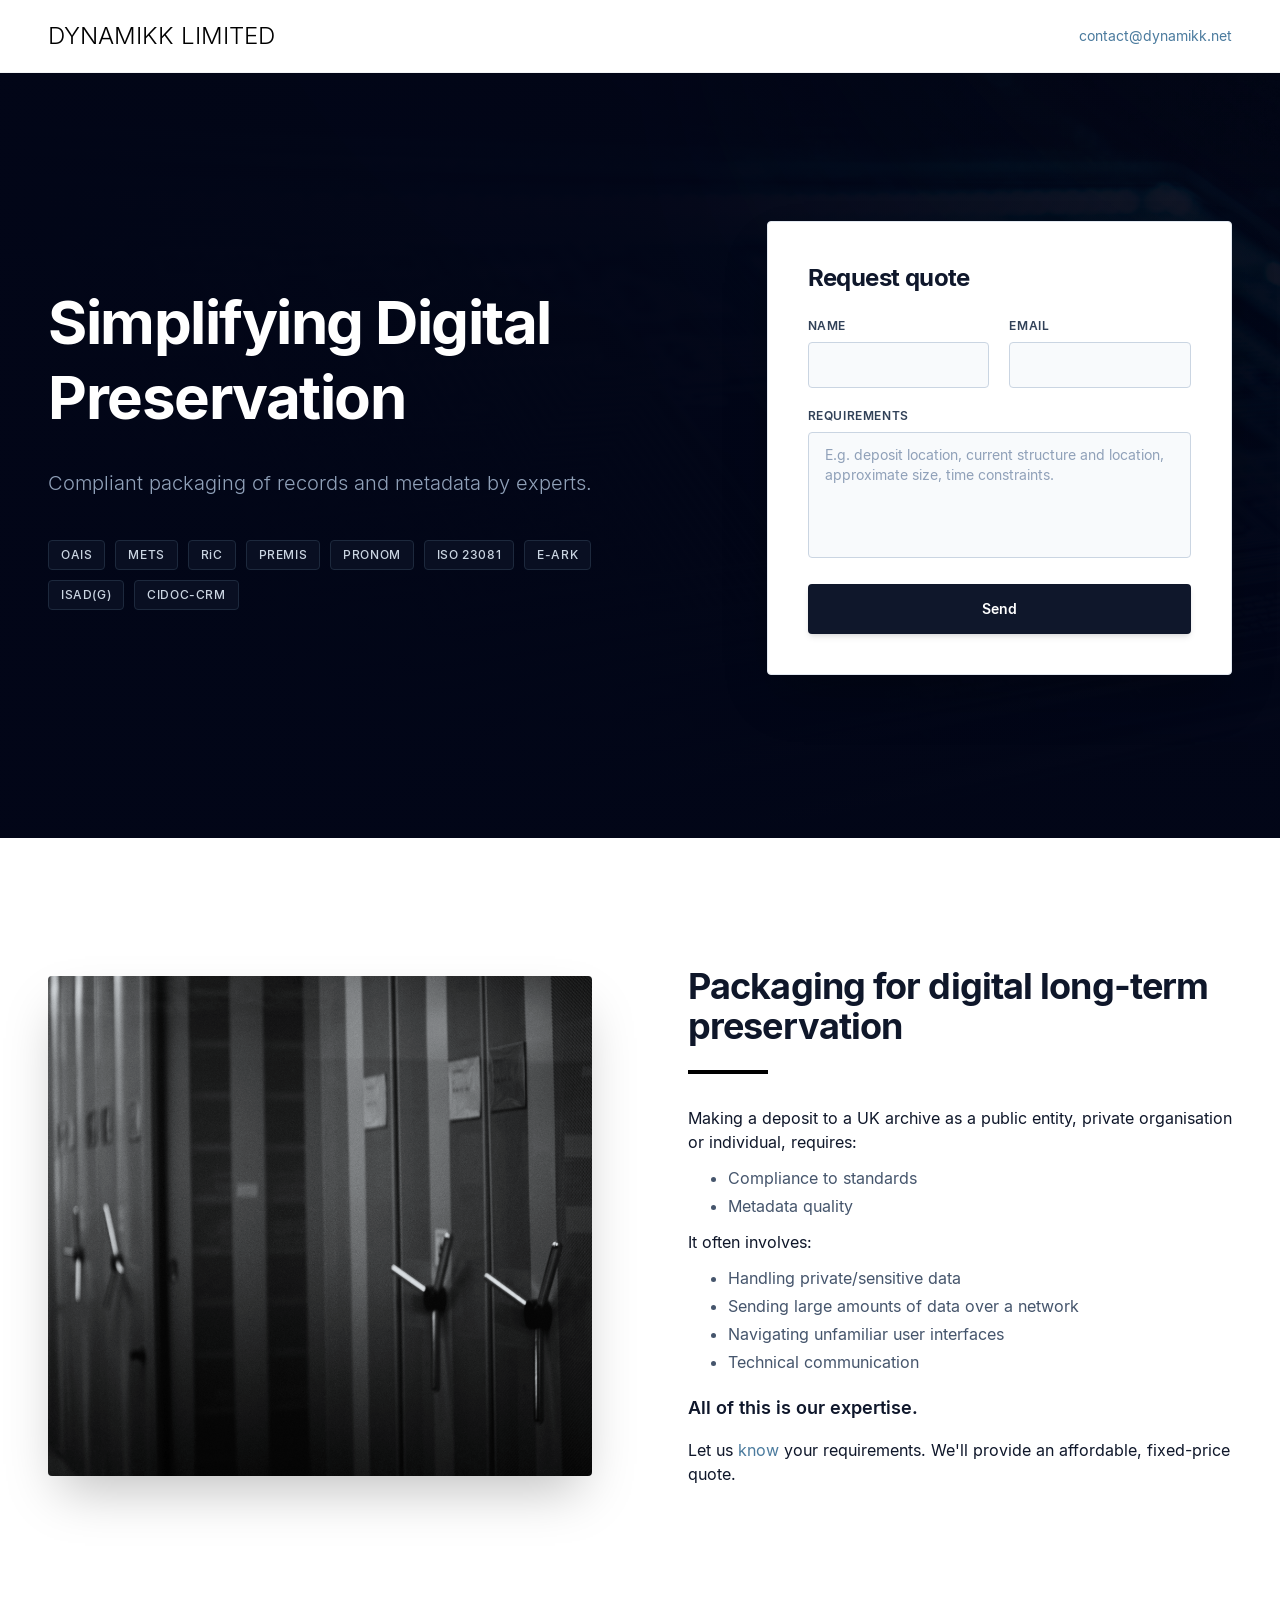
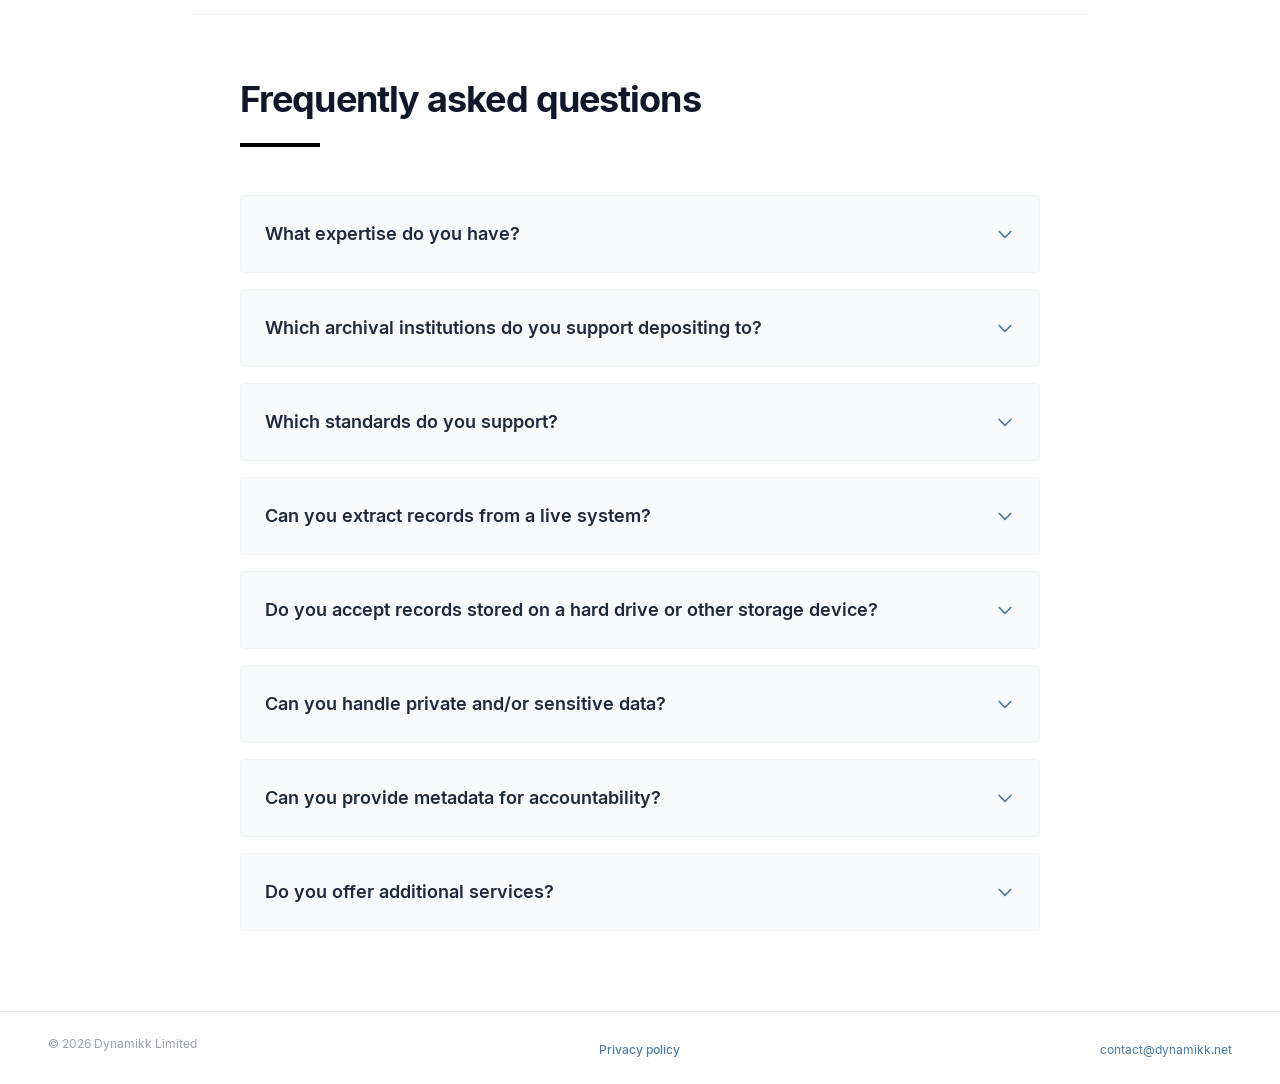
==== index.html @ cb199ab6 "Initial version of website" ====
<!DOCTYPE html>
<html lang="en" class="scroll-smooth">
<head >
    <meta charset="UTF-8">
    <meta name="viewport" content="width=device-width, initial-scale=1.0">
    <title>Dynamikk — Simplifying digital preservation</title>
    <link rel="stylesheet" href="dynamikk.css">
    <link rel="canonical" href="https://dynamikk.net/">
    <meta name="description" content="Dynamikk Limited. Simplifying digital preservation. Compliant packaging of records and metadata (OAIS, E-ARK, METS, RiC, PREMIS, PRONOM, ...) by experts.">
</head>
<body vocab="https://schema.org/" class="font-sans text-dynamikk-navy bg-white flex flex-col min-h-screen">
    <header typeof="Organization" id="dynamikk" resource="#dynamikk" class="w-full bg-white/95 backdrop-blur-sm border-b border-gray-100 py-5 sticky top-0 z-50">
        <div class="max-w-[1800px] mx-auto px-6 lg:px-12 flex justify-between items-center">
            <a property="url" href="https://dynamikk.net" class="inline-block group">
                <div property="name" class="font-logo font-light text-2xl tracking-logo uppercase text-black">
                    Dynamikk Limited
                </div>
            </a>
            <a property="email" content="contact@dynamikk.net" href="mailto:contact@dynamikk.net" class="text-sm text-dynamikk-blue hover:underline transition-all duration-300">
                contact@dynamikk.net
            </a>
        </div>
    </header>

    <main typeof="Service" class="flex-grow">
        <link property="provider" href="#dynamikk">
        <meta property="areaServed" content="GB">
        <section class="relative min-h-[85vh] flex items-center bg-dynamikk-dark">
            <div class="absolute inset-0 z-0 overflow-hidden">
                <img src="background.jpg" alt="Background" class="w-full h-full object-cover opacity-10 mix-blend-screen scale-105">
                <div class="absolute inset-0 bg-gradient-to-t from-slate-950 via-slate-950/80 to-transparent"></div>
                <div class="absolute inset-0 bg-gradient-to-r from-slate-950 via-slate-950/90 to-transparent"></div>
            </div>

            <div class="relative z-10 max-w-[1800px] mx-auto px-6 lg:px-12 w-full pt-20 pb-24">
                <div class="grid grid-cols-1 lg:grid-cols-12 gap-12 items-center">
                    <div class="lg:col-span-7 max-w-3xl">
                        <h1 property="name" class="animate-fade-up text-4xl sm:text-5xl lg:text-6xl font-bold tracking-tight text-white leading-tight mb-8">
                            Simplifying Digital Preservation
                        </h1>

                        <p property="description" class="animate-fade-up delay-100 text-lg sm:text-xl text-slate-400 leading-relaxed mb-10 font-light max-w-2xl">
                            Compliant packaging of records and metadata by experts.
                        </p>

                        <div class="animate-fade-up delay-200 flex flex-wrap gap-2.5 max-w-xl">
                            <div property="category" typeof="DefinedTerm" class="group relative">
                                <span property="termCode" class="cursor-help px-3 py-1.5 bg-slate-900/60 border border-slate-800 rounded-sm text-xs font-medium text-slate-300 tracking-wider hover:border-slate-600 hover:text-white transition-colors duration-300 block">OAIS</span>
                                <div class="absolute bottom-full mb-2 px-3 py-1.5 bg-slate-900 border border-slate-700 text-[11px] text-slate-200 rounded shadow-xl opacity-0 pointer-events-none group-hover:opacity-100 transition-opacity duration-200 w-max max-w-[130px] whitespace-normal z-30">
                                    Open Archival Information System
                                </div>
                                <link property="inDefinedTermSet" href="https://www.iso.org/standards.html">
                                <link property="inDefinedTermSet" href="https://msi.dublincore.org/">
                                <link property="sameAs" href="https://www.iso.org/standard/87471.html">
                                <link property="subjectOf" typeof="WebPage" resource="http://oais.info">
                                <link property="subjectOf" typeof="WebPage" resource="https://msi.dublincore.org/standards/oais/">
                                <meta property="name" content="Open Archival Information System">
                                <meta property="alternateName" content="OAIS">
                                <meta property="alternateName" content="ISO 14721">
                            </div>

                            <div property="category" typeof="DefinedTerm" class="group relative">
                                <span property="termCode" class="cursor-help px-3 py-1.5 bg-slate-900/60 border border-slate-800 rounded-sm text-xs font-medium text-slate-300 tracking-wider hover:border-slate-600 hover:text-white transition-colors duration-300 block">METS</span>
                                <div class="absolute bottom-full mb-2 px-3 py-1.5 bg-slate-900 border border-slate-700 text-[11px] text-slate-200 rounded shadow-xl opacity-0 pointer-events-none group-hover:opacity-100 transition-opacity duration-200 w-max max-w-[150px] whitespace-normal z-30">
                                    Metadata Encoding and Transmission Standard
                                </div>
                                <link property="inDefinedTermSet" href="https://www.loc.gov/librarians/standards">
                                <link property="inDefinedTermSet" href="https://msi.dublincore.org/">
                                <link property="sameAs" href="https://www.loc.gov/standards/mets/">
                                <link property="subjectOf" typeof="WebPage" resource="https://msi.dublincore.org/standards/mets/">
                                <meta property="name" content="Metadata Encoding and Transmission Standard">
                                <meta property="alternateName" content="METS">
                            </div>

                            <div property="category" typeof="DefinedTerm" class="group relative">
                                <span property="termCode" class="cursor-help px-3 py-1.5 bg-slate-900/60 border border-slate-800 rounded-sm text-xs font-medium text-slate-300 tracking-wider hover:border-slate-600 hover:text-white transition-colors duration-300 block">RiC</span>
                                <div class="absolute bottom-full mb-2 px-3 py-1.5 bg-slate-900 border border-slate-700 text-[11px] text-slate-200 rounded shadow-xl opacity-0 pointer-events-none group-hover:opacity-100 transition-opacity duration-200 w-max max-w-[150px] whitespace-normal z-30">
                                    Records in Contexts
                                </div>
                                <link property="inDefinedTermSet" href="https://www.ica.org/online-resource-centre-2/">
                                <link property="inDefinedTermSet" href="https://msi.dublincore.org/">
                                <link property="sameAs" href="https://www.ica.org/ica-network/expert-groups/egad/records-in-contexts-ric/">
                                <link property="subjectOf" typeof="WebPage" resource="https://msi.dublincore.org/standards/records-in-contexts/">
                                <meta property="name" content="Records in Contexts">
                                <meta property="alternateName" content="RiC">
                            </div>

                            <div property="category" typeof="DefinedTerm" class="group relative">
                                <span property="termCode" class="cursor-help px-3 py-1.5 bg-slate-900/60 border border-slate-800 rounded-sm text-xs font-medium text-slate-300 tracking-wider hover:border-slate-600 hover:text-white transition-colors duration-300 block">PREMIS</span>
                                <div class="absolute bottom-full mb-2 px-3 py-1.5 bg-slate-900 border border-slate-700 text-[11px] text-slate-200 rounded shadow-xl opacity-0 pointer-events-none group-hover:opacity-100 transition-opacity duration-200 w-max max-w-[170px] whitespace-normal z-30">
                                    Preservation Metadata: Implementation Strategies
                                </div>
                                <link property="inDefinedTermSet" href="https://www.loc.gov/librarians/standards">
                                <link property="inDefinedTermSet" href="https://msi.dublincore.org/">
                                <link property="sameAs" href="https://www.loc.gov/standards/premis/">
                                <link property="subjectOf" typeof="WebPage" resource="https://msi.dublincore.org/standards/premis/">
                                <meta property="name" content="Preservation Metadata: Implementation Strategies">
                                <meta property="alternateName" content="PREMIS">
                            </div>

                            <div property="category" typeof="DefinedTerm" class="group relative">
                                <span property="termCode" class="cursor-help px-3 py-1.5 bg-slate-900/60 border border-slate-800 rounded-sm text-xs font-medium text-slate-300 tracking-wider hover:border-slate-600 hover:text-white transition-colors duration-300 block">PRONOM</span>
                                <div class="absolute bottom-full mb-2 px-3 py-1.5 bg-slate-900 border border-slate-700 text-[11px] text-slate-200 rounded shadow-xl opacity-0 pointer-events-none group-hover:opacity-100 transition-opacity duration-200 w-max max-w-[160px] whitespace-normal z-30">
                                    File format registry of the UK National Archives
                                </div>
                                <link property="inDefinedTermSet" href="https://www.dpconline.org/handbook/technical-solutions-and-tools/file-formats-and-standards">
                                <link property="sameAs" href="https://pronom.nationalarchives.gov.uk">
                                <meta property="name" content="PRONOM File Format Registry">
                                <meta property="alternateName" content="PRONOM">
                                <meta property="description" content="File format registry of the UK National Archives">
                            </div>

                            <div property="category" typeof="DefinedTerm" class="group relative">
                                <span property="termCode" class="cursor-help px-3 py-1.5 bg-slate-900/60 border border-slate-800 rounded-sm text-xs font-medium text-slate-300 tracking-wider hover:border-slate-600 hover:text-white transition-colors duration-300 block">ISO 23081</span>
                                <div class="absolute bottom-full mb-2 px-3 py-1.5 bg-slate-900 border border-slate-700 text-[11px] text-slate-200 rounded shadow-xl opacity-0 pointer-events-none group-hover:opacity-100 transition-opacity duration-200 w-max max-w-[140px] whitespace-normal z-30">
                                    Metadata for records
                                </div>
                                <link property="inDefinedTermSet" href="https://www.iso.org/standards.html">
                                <link property="sameAs" href="https://committee.iso.org/sites/tc46sc11/home/projects/published/iso-23081-metadata-for-records.html">
                                <meta property="name" content="Metadata for records">
                                <meta property="alternateName" content="ISO 23081">
                            </div>

                            <div property="category" typeof="DefinedTerm" class="group relative">
                                <span property="termCode" class="cursor-help px-3 py-1.5 bg-slate-900/60 border border-slate-800 rounded-sm text-xs font-medium text-slate-300 tracking-wider hover:border-slate-600 hover:text-white transition-colors duration-300 block">E-ARK</span>
                                <div class="absolute bottom-full mb-2 px-3 py-1.5 bg-slate-900 border border-slate-700 text-[11px] text-slate-200 rounded shadow-xl opacity-0 pointer-events-none group-hover:opacity-100 transition-opacity duration-200 w-max max-w-[180px] whitespace-normal z-30">
                                    European Archival Records and Knowledge Preservation
                                </div>
                                <link property="inDefinedTermSet" href="https://dilcis.eu">
                                <link property="subjectOf" typeof="WebPage" resource="https://dilcis.eu/specifications">
                                <meta property="name" content="European Archival Records and Knowledge Preservation">
                                <meta property="alternateName" content="E-ARK">
                            </div>

                            <div property="category" typeof="DefinedTerm" class="group relative">
                                <span property="termCode" class="cursor-help px-3 py-1.5 bg-slate-900/60 border border-slate-800 rounded-sm text-xs font-medium text-slate-300 tracking-wider hover:border-slate-600 hover:text-white transition-colors duration-300 block">ISAD(G)</span>
                                <div class="absolute bottom-full mb-2 px-3 py-1.5 bg-slate-900 border border-slate-700 text-[11px] text-slate-200 rounded shadow-xl opacity-0 pointer-events-none group-hover:opacity-100 transition-opacity duration-200 w-max max-w-[150px] whitespace-normal z-30">
                                    General International Standard Archival Description
                                </div>
                                <link property="inDefinedTermSet" href="https://www.ica.org/online-resource-centre-2/">
                                <link property="inDefinedTermSet" href="https://www2.archivists.org/standards/external/91">
                                <link property="inDefinedTermSet" href="https://msi.dublincore.org/">
                                <link property="sameAs" href="https://www.ica.org/resource/isadg-general-international-standard-archival-description-second-edition/">
                                <link property="subjectOf" typeof="WebPage" resource="https://www2.archivists.org/groups/standards-committee/international-standard-archival-description-general-isadg">
                                <link property="subjectOf" typeof="WebPage" resource="https://msi.dublincore.org/standards/isad-g/">
                                <meta property="name" content="General International Standard Archival Description">
                                <meta property="alternateName" content="ISAD(G)">
                            </div>

                            <div property="category" typeof="DefinedTerm" class="group relative">
                                <span property="termCode" class="cursor-help px-3 py-1.5 bg-slate-900/60 border border-slate-800 rounded-sm text-xs font-medium text-slate-300 tracking-wider hover:border-slate-600 hover:text-white transition-colors duration-300 block">CIDOC-CRM</span>
                                <div class="absolute bottom-full mb-2 px-3 py-1.5 bg-slate-900 border border-slate-700 text-[11px] text-slate-200 rounded shadow-xl opacity-0 pointer-events-none group-hover:opacity-100 transition-opacity duration-200 w-max max-w-[140px] whitespace-normal z-30">
                                    CIDOC's Conceptual Reference Model
                                </div>
                                <link property="sameAs" href="https://cidoc-crm.org/">
                                <link property="inDefinedTermSet" href="https://msi.dublincore.org/">
                                <link property="subjectOf" typeof="WebPage" resource="https://msi.dublincore.org/standards/cidoc-crm/">
                                <meta property="name" content="CIDOC Conceptual Reference Model">
                                <meta property="alternateName" content="CIDOC-CRM">
                            </div>
                        </div>
                    </div>

                    <div property="potentialAction" typeof="QuoteAction" id="request-quote" class="scroll-mt-24 lg:col-span-5 w-full animate-fade-up delay-300">
                        <div class="bg-white border border-slate-200 p-8 sm:p-10 rounded-sm shadow-2xl">
                            <h2 property="name" class="text-xl sm:text-2xl font-bold text-slate-900 tracking-tight mb-6">Request quote</h2>
                            <form typeof="EntryPoint" action="https://sll3nrlbxanwgprcfcftqxj55a0ktduz.lambda-url.eu-west-2.on.aws/" method="POST" class="space-y-5">
                                <div class="grid grid-cols-1 sm:grid-cols-2 gap-5">
                                    <div>
                                        <label for="name" class="block text-xs font-semibold text-slate-700 uppercase tracking-wider mb-2">Name</label>
                                        <input type="text" id="name" name="name" required class="w-full px-4 py-3 bg-slate-50 border border-slate-300 rounded-sm text-slate-900 placeholder-slate-400 focus:outline-none focus:border-slate-500 focus:ring-1 focus:ring-slate-500 transition-all text-sm">
                                    </div>

                                    <div>
                                        <label for="email" class="block text-xs font-semibold text-slate-700 uppercase tracking-wider mb-2">Email</label>
                                        <input type="email" id="email" name="email" required class="w-full px-4 py-3 bg-slate-50 border border-slate-300 rounded-sm text-slate-900 placeholder-slate-400 focus:outline-none focus:border-slate-500 focus:ring-1 focus:ring-slate-500 transition-all text-sm">
                                    </div>
                                </div>

                                <div>
                                    <label for="details" class="block text-xs font-semibold text-slate-700 uppercase tracking-wider mb-2">Requirements</label>
                                    <textarea about="#request-quote" property="description" id="details" name="details" rows="5" required class="w-full px-4 py-3 bg-slate-50 border border-slate-300 rounded-sm text-slate-900 placeholder-slate-400 focus:outline-none focus:border-slate-500 focus:ring-1 focus:ring-slate-500 transition-all text-sm resize-none" placeholder="E.g. deposit location, current structure and location, approximate size, time constraints." ></textarea>
                                </div>

                                <button type="submit" class="w-full inline-flex items-center justify-center px-6 py-3.5 bg-slate-900 text-white font-semibold rounded-sm border border-transparent hover:bg-transparent hover:border-slate-900 hover:text-slate-900 transition-all duration-300 text-sm shadow-md cursor-pointer">
                                    Send
                                </button>
                             </form>
                        </div>
                    </div>
                </div>
            </div>
        </section>

        <section id="services" class="py-24 lg:py-32 bg-white">
            <div class="max-w-[1800px] mx-auto px-6 lg:px-12">
                <div class="grid grid-cols-1 lg:grid-cols-2 gap-16 lg:gap-24">
                    <div class="animate-fade-up delay-100 order-2 lg:order-1 lg:flex lg:flex-col lg:justify-center">
                        <div class="relative rounded-sm overflow-hidden shadow-2xl">
                            <div class="absolute inset-0 bg-dynamikk-blue/10 mix-blend-multiply z-10"></div>
                            <img src="archive.jpg" alt="Archive" class="w-full h-[500px] object-cover grayscale hover:grayscale-0 transition-all duration-700">
                        </div>
                    </div>

                    <div class="order-1 lg:order-2">
                        <h2 class="text-3xl lg:text-4xl font-bold text-dynamikk-navy mb-6 tracking-tight">Packaging for digital long-term preservation</h2>
                        <div class="w-20 h-1 bg-black mb-8"></div>

                        <div>
                            <p>
                                Making a deposit to a UK archive as a public entity, private organisation or individual, requires:
                            </p>
                            <ul class="list-disc pl-10 space-y-1 my-3 text-slate-600">
                                <li>Compliance to standards</li>
                                <li>Metadata quality</li>
                            </ul>
                        </div>

                        <div>
                            <p>
                                It often involves:
                            </p>
                            <ul class="list-disc pl-10 space-y-1 my-3 text-slate-600">
                                <li>Handling private/sensitive data</li>
                                <li>Sending large amounts of data over a network</li>
                                <li>Navigating unfamiliar user interfaces</li>
                                <li>Technical communication</li>
                            </ul>
                        </div>

                        <p class="font-semibold text-lg text-slate-900 pt-2">
                            All of this is our expertise.
                        </p>

                        <p property="potentialAction" typeof="QuoteAction" class="mt-4">
                            <meta property="name" content="Request a fixed-price quote">
                            Let us <a property="target" href="#request-quote" class="text-dynamikk-blue hover:underline">know</a> your requirements. We'll provide an affordable, fixed-price quote.
                        </p>
                    </div>
                </div>
            </div>
        </section>

        <section property="subjectOf" typeof="FAQPage" id="faq" class="pb-20 lg:pb-20 bg-white">
            <div class="max-w-4xl mx-auto px-6 lg:px-12 border-t border-gray-100 pt-16">
                <div class="mb-12">
                    <h2 class="text-3xl lg:text-4xl font-bold text-dynamikk-navy mb-6 tracking-tight">Frequently asked questions</h2>
                    <div class="w-20 h-1 bg-black"></div>
                </div>

                <div class="space-y-4">
                    <details property="mainEntity" typeof="Question" class="group bg-slate-50 border border-slate-100 rounded-sm p-6 [&_summary::-webkit-details-marker]:hidden transition-all duration-300 hover:shadow-md">
                        <summary class="flex justify-between items-center font-semibold text-lg text-slate-800 cursor-pointer list-none select-none">
                            <span property="name">What expertise do you have?</span>
                            <span class="transition group-open:rotate-180 text-dynamikk-blue">
                                <svg xmlns="http://www.w3.org/2000/svg" class="h-5 w-5" fill="none" viewBox="0 0 24 24" stroke="currentColor">
                                    <path stroke-linecap="round" stroke-linejoin="round" stroke-width="2" d="M19 9l-7 7-7-7" />
                                </svg>
                            </span>
                        </summary>
                        <div property="acceptedAnswer" typeof="Answer" class="mt-4 space-y-3 text-sm text-slate-600 border-t border-slate-200/60 pt-4 leading-relaxed">
                            <p property="text">
                                We have considerable hands-on experience of working with long-term digital preservation software (OAIS), as well as with archival description and semantic technologies. We have cutting-edge competence, calling upon a member of the International Council on Archives' Expert Group on Archival Description, as well as an author of an accepted full paper at iPres 2026.
                            </p>
                        </div>
                    </details>

                    <details property="mainEntity" typeof="Question" class="group bg-slate-50 border border-slate-100 rounded-sm p-6 [&_summary::-webkit-details-marker]:hidden transition-all duration-300 hover:shadow-md">
                        <summary class="flex justify-between items-center font-semibold text-lg text-slate-800 cursor-pointer list-none select-none">
                            <span property="name">Which archival institutions do you support depositing to? </span>
                            <span class="transition group-open:rotate-180 text-dynamikk-blue">
                                <svg xmlns="http://www.w3.org/2000/svg" class="h-5 w-5" fill="none" viewBox="0 0 24 24" stroke="currentColor">
                                    <path stroke-linecap="round" stroke-linejoin="round" stroke-width="2" d="M19 9l-7 7-7-7" />
                                </svg>
                            </span>
                        </summary>
                        <div property="acceptedAnswer" typeof="Answer" class="mt-4 space-y-3 text-sm text-slate-600 border-t border-slate-200/60 pt-4 leading-relaxed">
                            <p property="text">We can prepare a deposit to any archive in the UK, from the National Archives to a local service. If you prefer, we can transfer the package for you too.</p>
                        </div>
                    </details>

                    <details property="mainEntity" typeof="Question" class="group bg-slate-50 border border-slate-100 rounded-sm p-6 [&_summary::-webkit-details-marker]:hidden transition-all duration-300 hover:shadow-md">
                        <summary class="flex justify-between items-center font-semibold text-lg text-slate-800 cursor-pointer list-none select-none">
                            <span property="name">Which standards do you support?</span>
                            <span class="transition group-open:rotate-180 text-dynamikk-blue">
                                <svg xmlns="http://www.w3.org/2000/svg" class="h-5 w-5" fill="none" viewBox="0 0 24 24" stroke="currentColor">
                                    <path stroke-linecap="round" stroke-linejoin="round" stroke-width="2" d="M19 9l-7 7-7-7" />
                                </svg>
                            </span>
                        </summary>
                        <div property="acceptedAnswer" typeof="Answer" class="mt-4 space-y-3 text-sm text-slate-600 border-t border-slate-200/60 pt-4 leading-relaxed">
                            <p property="text">We support all major preservation, archival description, and records management standards — OAIS, E-ARK, METS, Records in Contexts, PREMIS, ISO 23081, ISAD(G), CIDOC-CRM, and more. However your data currently looks, we can handle it.
                            </p>
                        </div>
                    </details>

                    <details property="mainEntity" typeof="Question" class="group bg-slate-50 border border-slate-100 rounded-sm p-6 [&_summary::-webkit-details-marker]:hidden transition-all duration-300 hover:shadow-md">
                        <summary class="flex justify-between items-center font-semibold text-lg text-slate-800 cursor-pointer list-none select-none">
                            <span property="name">Can you extract records from a live system?</span>
                            <span class="transition group-open:rotate-180 text-dynamikk-blue">
                                <svg xmlns="http://www.w3.org/2000/svg" class="h-5 w-5" fill="none" viewBox="0 0 24 24" stroke="currentColor">
                                    <path stroke-linecap="round" stroke-linejoin="round" stroke-width="2" d="M19 9l-7 7-7-7" />
                                </svg>
                            </span>
                        </summary>
                        <div property="acceptedAnswer" typeof="Answer" class="mt-4 space-y-3 text-sm text-slate-600 border-t border-slate-200/60 pt-4 leading-relaxed">
                            <p property="text">Yes, both records and metadata. Depending upon the system and your requirements and restrictions, we can fetch what we need via API, or we can guide you.
                            </p>
                        </div>
                    </details>

                    <details property="mainEntity" typeof="Question" class="group bg-slate-50 border border-slate-100 rounded-sm p-6 [&_summary::-webkit-details-marker]:hidden transition-all duration-300 hover:shadow-md">
                        <summary class="flex justify-between items-center font-semibold text-lg text-slate-800 cursor-pointer list-none select-none">
                            <span property="name">Do you accept records stored on a hard drive or other storage device?</span>
                            <span class="transition group-open:rotate-180 text-dynamikk-blue">
                                <svg xmlns="http://www.w3.org/2000/svg" class="h-5 w-5" fill="none" viewBox="0 0 24 24" stroke="currentColor">
                                    <path stroke-linecap="round" stroke-linejoin="round" stroke-width="2" d="M19 9l-7 7-7-7" />
                                </svg>
                            </span>
                        </summary>
                        <div property="acceptedAnswer" typeof="Answer" class="mt-4 space-y-3 text-sm text-slate-600 border-t border-slate-200/60 pt-4 leading-relaxed">
                            <p property="text">Yes. You can send the hard drive to us, or we can guide you through a network transfer.</p>
                        </div>
                    </details>

                    <details property="mainEntity" typeof="Question" class="group bg-slate-50 border border-slate-100 rounded-sm p-6 [&_summary::-webkit-details-marker]:hidden transition-all duration-300 hover:shadow-md">
                        <summary class="flex justify-between items-center font-semibold text-lg text-slate-800 cursor-pointer list-none select-none">
                            <span property="name">Can you handle private and/or sensitive data?</span>
                            <span class="transition group-open:rotate-180 text-dynamikk-blue">
                                <svg xmlns="http://www.w3.org/2000/svg" class="h-5 w-5" fill="none" viewBox="0 0 24 24" stroke="currentColor">
                                    <path stroke-linecap="round" stroke-linejoin="round" stroke-width="2" d="M19 9l-7 7-7-7" />
                                </svg>
                            </span>
                        </summary>
                        <div property="acceptedAnswer" typeof="Answer" class="mt-4 space-y-3 text-sm text-slate-600 border-t border-slate-200/60 pt-4 leading-relaxed">
                            <p property="text">Yes. We can filter it out, restrict access to it, and use metadata in different ways to flag it or label it, according to your requirements. Internally, we encapsulate and restrict access to all data. We work in accordance with UK GDPR.</p>
                        </div>
                    </details>

                    <details property="mainEntity" typeof="Question" class="group bg-slate-50 border border-slate-100 rounded-sm p-6 [&_summary::-webkit-details-marker]:hidden transition-all duration-300 hover:shadow-md">
                        <summary class="flex justify-between items-center font-semibold text-lg text-slate-800 cursor-pointer list-none select-none">
                            <span property="name">Can you provide metadata for accountability?</span>
                            <span class="transition group-open:rotate-180 text-dynamikk-blue">
                                <svg xmlns="http://www.w3.org/2000/svg" class="h-5 w-5" fill="none" viewBox="0 0 24 24" stroke="currentColor">
                                    <path stroke-linecap="round" stroke-linejoin="round" stroke-width="2" d="M19 9l-7 7-7-7" />
                                </svg>
                            </span>
                        </summary>
                        <div property="acceptedAnswer" typeof="Answer" class="mt-4 space-y-3 text-sm text-slate-600 border-t border-slate-200/60 pt-4 leading-relaxed">
                            <p property="text">Yes. We can provide meta-metadata/paradata for all of our processes, according to your requirements.</p>
                        </div>
                    </details>

                    <details property="mainEntity" typeof="Question" class="group bg-slate-50 border border-slate-100 rounded-sm p-6 [&_summary::-webkit-details-marker]:hidden transition-all duration-300 hover:shadow-md">
                        <summary class="flex justify-between items-center font-semibold text-lg text-slate-800 cursor-pointer list-none select-none">
                            <span property="name">Do you offer additional services?</span>
                            <span class="transition group-open:rotate-180 text-dynamikk-blue">
                                <svg xmlns="http://www.w3.org/2000/svg" class="h-5 w-5" fill="none" viewBox="0 0 24 24" stroke="currentColor">
                                    <path stroke-linecap="round" stroke-linejoin="round" stroke-width="2" d="M19 9l-7 7-7-7" />
                                </svg>
                            </span>
                        </summary>
                        <div property="acceptedAnswer" typeof="Answer" class="mt-4 space-y-3 text-sm text-slate-600 border-t border-slate-200/60 pt-4 leading-relaxed">
                            <div property="text">
                                <p>Yes. We can handle other processes which often accompany packaging, including:</p>
                                <ul class="list-disc pl-10 space-y-1 my-3 text-slate-600">
                                    <li>Digitisation</li>
                                    <li>Disposition</li>
                                    <li>Storage</li>
                                </ul>
                                <p>We also offer consultancy.</p>
                            </div>
                        </div>
                    </details>
                </div>
            </div>
        </section>
    </main>

    <footer about="#dynamikk" class="bg-white border-t border-gray-200 mt-auto">
        <div class="max-w-[1800px] mx-auto px-6 lg:px-12 pt-6 pb-6 grid grid-cols-1 md:grid-cols-3 items-center md:items-start gap-6">

            <div class="flex flex-col items-center md:items-start text-center md:text-left max-w-xs justify-self-center md:justify-self-start">
                <div class="text-xs text-gray-400">
                    <p class="mb-1">&copy; 2026 Dynamikk Limited</p>
                </div>
            </div>

            <div class="text-center">
                <a property="publishingPrinciples" typeof="WebPage" href="privacy_policy.html" class="text-xs text-dynamikk-blue transition-colors font-medium hover:underline">
                    Privacy policy
                    <meta property="name" content="Privacy policy">
                </a>
            </div>

            <div class="text-center md:text-right">
                <a href="mailto:contact@dynamikk.net" class="text-xs text-dynamikk-blue transition-colors hover:underline">
                    contact@dynamikk.net
                </a>
            </div>
        </div>
    </footer>
</body>
</html>
---- dynamikk.css ----
/*! tailwindcss v4.3.3 | MIT License | https://tailwindcss.com */
@layer properties{@supports (((-webkit-hyphens:none)) and (not (margin-trim:inline))) or ((-moz-orient:inline) and (not (color:rgb(from red r g b)))){*,:before,:after,::backdrop{--tw-scale-x:1;--tw-scale-y:1;--tw-scale-z:1;--tw-rotate-x:initial;--tw-rotate-y:initial;--tw-rotate-z:initial;--tw-skew-x:initial;--tw-skew-y:initial;--tw-space-y-reverse:0;--tw-border-style:solid;--tw-gradient-position:initial;--tw-gradient-from:#0000;--tw-gradient-via:#0000;--tw-gradient-to:#0000;--tw-gradient-stops:initial;--tw-gradient-via-stops:initial;--tw-gradient-from-position:0%;--tw-gradient-via-position:50%;--tw-gradient-to-position:100%;--tw-leading:initial;--tw-font-weight:initial;--tw-tracking:initial;--tw-shadow:0 0 #0000;--tw-shadow-color:initial;--tw-shadow-alpha:100%;--tw-inset-shadow:0 0 #0000;--tw-inset-shadow-color:initial;--tw-inset-shadow-alpha:100%;--tw-ring-color:initial;--tw-ring-shadow:0 0 #0000;--tw-inset-ring-color:initial;--tw-inset-ring-shadow:0 0 #0000;--tw-ring-inset:initial;--tw-ring-offset-width:0px;--tw-ring-offset-color:#fff;--tw-ring-offset-shadow:0 0 #0000;--tw-blur:initial;--tw-brightness:initial;--tw-contrast:initial;--tw-grayscale:initial;--tw-hue-rotate:initial;--tw-invert:initial;--tw-opacity:initial;--tw-saturate:initial;--tw-sepia:initial;--tw-drop-shadow:initial;--tw-drop-shadow-color:initial;--tw-drop-shadow-alpha:100%;--tw-drop-shadow-size:initial;--tw-backdrop-blur:initial;--tw-backdrop-brightness:initial;--tw-backdrop-contrast:initial;--tw-backdrop-grayscale:initial;--tw-backdrop-hue-rotate:initial;--tw-backdrop-invert:initial;--tw-backdrop-opacity:initial;--tw-backdrop-saturate:initial;--tw-backdrop-sepia:initial;--tw-duration:initial}}}@layer theme{:root,:host{--font-sans:"Inter", sans-serif;--font-mono:ui-monospace, SFMono-Regular, Menlo, Monaco, Consolas, "Liberation Mono", "Courier New", monospace;--color-red-50:oklch(97.1% .013 17.38);--color-red-100:oklch(93.6% .032 17.717);--color-red-600:oklch(57.7% .245 27.325);--color-blue-50:oklch(97% .014 254.604);--color-blue-100:oklch(93.2% .032 255.585);--color-slate-50:oklch(98.4% .003 247.858);--color-slate-100:oklch(96.8% .007 247.896);--color-slate-200:oklch(92.9% .013 255.508);--color-slate-300:oklch(86.9% .022 252.894);--color-slate-400:oklch(70.4% .04 256.788);--color-slate-500:oklch(55.4% .046 257.417);--color-slate-600:oklch(44.6% .043 257.281);--color-slate-700:oklch(37.2% .044 257.287);--color-slate-800:oklch(27.9% .041 260.031);--color-slate-900:oklch(20.8% .042 265.755);--color-slate-950:oklch(12.9% .042 264.695);--color-gray-100:oklch(96.7% .003 264.542);--color-gray-200:oklch(92.8% .006 264.531);--color-gray-400:oklch(70.7% .022 261.325);--color-gray-600:oklch(44.6% .03 256.802);--color-gray-900:oklch(21% .034 264.665);--color-black:#000;--color-white:#fff;--spacing:.25rem;--container-xs:20rem;--container-xl:36rem;--container-2xl:42rem;--container-3xl:48rem;--container-4xl:56rem;--text-xs:.75rem;--text-xs--line-height:calc(1 / .75);--text-sm:.875rem;--text-sm--line-height:calc(1.25 / .875);--text-base:1rem;--text-base--line-height:calc(1.5 / 1);--text-lg:1.125rem;--text-lg--line-height:calc(1.75 / 1.125);--text-xl:1.25rem;--text-xl--line-height:calc(1.75 / 1.25);--text-2xl:1.5rem;--text-2xl--line-height:calc(2 / 1.5);--text-3xl:1.875rem;--text-3xl--line-height:calc(2.25 / 1.875);--text-4xl:2.25rem;--text-4xl--line-height:calc(2.5 / 2.25);--text-5xl:3rem;--text-5xl--line-height:1;--text-6xl:3.75rem;--text-6xl--line-height:1;--font-weight-light:300;--font-weight-normal:400;--font-weight-medium:500;--font-weight-semibold:600;--font-weight-bold:700;--tracking-tight:-.025em;--tracking-wider:.05em;--leading-tight:1.25;--leading-relaxed:1.625;--radius-sm:.25rem;--blur-sm:8px;--default-transition-duration:.15s;--default-transition-timing-function:cubic-bezier(.4, 0, .2, 1);--default-font-family:var(--font-sans);--default-mono-font-family:var(--font-mono);--color-dynamikk-blue:#4b7b9e;--color-dynamikk-navy:#0f172a;--color-dynamikk-dark:#020617;--color-dynamikk-muted:#64748b;--color-dynamikk-bg:#f8fafc}}@layer base{*,:after,:before,::backdrop{box-sizing:border-box;border:0 solid;margin:0;padding:0}::file-selector-button{box-sizing:border-box;border:0 solid;margin:0;padding:0}html,:host{-webkit-text-size-adjust:100%;tab-size:4;line-height:1.5;font-family:var(--default-font-family,-apple-system, BlinkMacSystemFont, "Segoe UI", Roboto, "Helvetica Neue", "Noto Sans", Arial, sans-serif, "Apple Color Emoji", "Segoe UI Emoji", "Segoe UI Symbol", "Noto Color Emoji");font-feature-settings:var(--default-font-feature-settings,normal);font-variation-settings:var(--default-font-variation-settings,normal);-webkit-tap-highlight-color:transparent}hr{height:0;color:inherit;border-top-width:1px}abbr:where([title]){-webkit-text-decoration:underline dotted;text-decoration:underline dotted}h1,h2,h3,h4,h5,h6{font-size:inherit;font-weight:inherit}a{color:inherit;-webkit-text-decoration:inherit;-webkit-text-decoration:inherit;-webkit-text-decoration:inherit;text-decoration:inherit}b,strong{font-weight:bolder}code,kbd,samp,pre{font-family:var(--default-mono-font-family,ui-monospace, SFMono-Regular, Menlo, Monaco, Consolas, "Liberation Mono", "Courier New", monospace);font-feature-settings:var(--default-mono-font-feature-settings,normal);font-variation-settings:var(--default-mono-font-variation-settings,normal);font-size:1em}small{font-size:80%}sub,sup{vertical-align:baseline;font-size:75%;line-height:0;position:relative}sub{bottom:-.25em}sup{top:-.5em}table{text-indent:0;border-color:inherit;border-collapse:collapse}:-moz-focusring:where(:not(iframe)){outline:auto}progress{vertical-align:baseline}summary{display:list-item}ol,ul,menu{list-style:none}img,svg,video,canvas,audio,iframe,embed,object{vertical-align:middle;display:block}img,video{max-width:100%;height:auto}button,input,select,optgroup,textarea{font:inherit;font-feature-settings:inherit;font-variation-settings:inherit;letter-spacing:inherit;color:inherit;opacity:1;background-color:#0000;border-radius:0}::file-selector-button{font:inherit;font-feature-settings:inherit;font-variation-settings:inherit;letter-spacing:inherit;color:inherit;opacity:1;background-color:#0000;border-radius:0}:where(select:is([multiple],[size])) optgroup{font-weight:bolder}:where(select:is([multiple],[size])) optgroup option{padding-inline-start:20px}::file-selector-button{margin-inline-end:4px}::placeholder{opacity:1}@supports (not ((-webkit-appearance:-apple-pay-button))) or (contain-intrinsic-size:1px){::placeholder{color:currentColor}@supports (color:color-mix(in lab, red, red)){::placeholder{color:color-mix(in oklab, currentcolor 50%, transparent)}}}textarea{resize:vertical}::-webkit-search-decoration{-webkit-appearance:none}::-webkit-date-and-time-value{min-height:1lh;text-align:inherit}::-webkit-datetime-edit{display:inline-flex}::-webkit-datetime-edit-fields-wrapper{padding:0}::-webkit-datetime-edit{padding-block:0}::-webkit-datetime-edit-year-field{padding-block:0}::-webkit-datetime-edit-month-field{padding-block:0}::-webkit-datetime-edit-day-field{padding-block:0}::-webkit-datetime-edit-hour-field{padding-block:0}::-webkit-datetime-edit-minute-field{padding-block:0}::-webkit-datetime-edit-second-field{padding-block:0}::-webkit-datetime-edit-millisecond-field{padding-block:0}::-webkit-datetime-edit-meridiem-field{padding-block:0}::-webkit-calendar-picker-indicator{line-height:1}:-moz-ui-invalid{box-shadow:none}button,input:where([type=button],[type=reset],[type=submit]){appearance:button}::file-selector-button{appearance:button}::-webkit-inner-spin-button{height:auto}::-webkit-outer-spin-button{height:auto}[hidden]:where(:not([hidden=until-found])){display:none!important}}@layer components;@layer utilities{.pointer-events-none{pointer-events:none}.absolute{position:absolute}.relative{position:relative}.sticky{position:sticky}.inset-0{inset:0}.top-0{top:0}.bottom-full{bottom:100%}.z-0{z-index:0}.z-10{z-index:10}.z-30{z-index:30}.z-50{z-index:50}.order-1{order:1}.order-2{order:2}.mx-auto{margin-inline:auto}.my-3{margin-block:calc(var(--spacing) * 3)}.mt-2{margin-top:calc(var(--spacing) * 2)}.mt-4{margin-top:calc(var(--spacing) * 4)}.mt-auto{margin-top:auto}.mb-1{margin-bottom:var(--spacing)}.mb-2{margin-bottom:calc(var(--spacing) * 2)}.mb-4{margin-bottom:calc(var(--spacing) * 4)}.mb-6{margin-bottom:calc(var(--spacing) * 6)}.mb-8{margin-bottom:calc(var(--spacing) * 8)}.mb-10{margin-bottom:calc(var(--spacing) * 10)}.mb-12{margin-bottom:calc(var(--spacing) * 12)}.block{display:block}.flex{display:flex}.grid{display:grid}.inline-block{display:inline-block}.inline-flex{display:inline-flex}.h-1{height:var(--spacing)}.h-5{height:calc(var(--spacing) * 5)}.h-8{height:calc(var(--spacing) * 8)}.h-16{height:calc(var(--spacing) * 16)}.h-\[500px\]{height:500px}.h-full{height:100%}.min-h-\[85vh\]{min-height:85vh}.min-h-screen{min-height:100vh}.w-5{width:calc(var(--spacing) * 5)}.w-8{width:calc(var(--spacing) * 8)}.w-16{width:calc(var(--spacing) * 16)}.w-20{width:calc(var(--spacing) * 20)}.w-full{width:100%}.w-max{width:max-content}.max-w-2xl{max-width:var(--container-2xl)}.max-w-3xl{max-width:var(--container-3xl)}.max-w-4xl{max-width:var(--container-4xl)}.max-w-\[130px\]{max-width:130px}.max-w-\[140px\]{max-width:140px}.max-w-\[150px\]{max-width:150px}.max-w-\[160px\]{max-width:160px}.max-w-\[170px\]{max-width:170px}.max-w-\[180px\]{max-width:180px}.max-w-\[200px\]{max-width:200px}.max-w-\[1800px\]{max-width:1800px}.max-w-xl{max-width:var(--container-xl)}.max-w-xs{max-width:var(--container-xs)}.flex-grow{flex-grow:1}.scale-105{--tw-scale-x:105%;--tw-scale-y:105%;--tw-scale-z:105%;scale:var(--tw-scale-x) var(--tw-scale-y)}.transform{transform:var(--tw-rotate-x,) var(--tw-rotate-y,) var(--tw-rotate-z,) var(--tw-skew-x,) var(--tw-skew-y,)}.cursor-help{cursor:help}.cursor-pointer{cursor:pointer}.resize-none{resize:none}.scroll-mt-24{scroll-margin-top:calc(var(--spacing) * 24)}.list-\[lower-alpha\]{list-style-type:lower-alpha}.list-disc{list-style-type:disc}.list-none{list-style-type:none}.grid-cols-1{grid-template-columns:repeat(1,minmax(0,1fr))}.flex-col{flex-direction:column}.flex-wrap{flex-wrap:wrap}.items-center{align-items:center}.justify-between{justify-content:space-between}.justify-center{justify-content:center}.gap-2\.5{gap:calc(var(--spacing) * 2.5)}.gap-5{gap:calc(var(--spacing) * 5)}.gap-6{gap:calc(var(--spacing) * 6)}.gap-12{gap:calc(var(--spacing) * 12)}.gap-16{gap:calc(var(--spacing) * 16)}:where(.space-y-1>:not(:last-child)){--tw-space-y-reverse:0;margin-block-start:calc(var(--spacing) * var(--tw-space-y-reverse));margin-block-end:calc(var(--spacing) * calc(1 - var(--tw-space-y-reverse)))}:where(.space-y-1\.5>:not(:last-child)){--tw-space-y-reverse:0;margin-block-start:calc(calc(var(--spacing) * 1.5) * var(--tw-space-y-reverse));margin-block-end:calc(calc(var(--spacing) * 1.5) * calc(1 - var(--tw-space-y-reverse)))}:where(.space-y-3>:not(:last-child)){--tw-space-y-reverse:0;margin-block-start:calc(calc(var(--spacing) * 3) * var(--tw-space-y-reverse));margin-block-end:calc(calc(var(--spacing) * 3) * calc(1 - var(--tw-space-y-reverse)))}:where(.space-y-4>:not(:last-child)){--tw-space-y-reverse:0;margin-block-start:calc(calc(var(--spacing) * 4) * var(--tw-space-y-reverse));margin-block-end:calc(calc(var(--spacing) * 4) * calc(1 - var(--tw-space-y-reverse)))}:where(.space-y-5>:not(:last-child)){--tw-space-y-reverse:0;margin-block-start:calc(calc(var(--spacing) * 5) * var(--tw-space-y-reverse));margin-block-end:calc(calc(var(--spacing) * 5) * calc(1 - var(--tw-space-y-reverse)))}:where(.space-y-8>:not(:last-child)){--tw-space-y-reverse:0;margin-block-start:calc(calc(var(--spacing) * 8) * var(--tw-space-y-reverse));margin-block-end:calc(calc(var(--spacing) * 8) * calc(1 - var(--tw-space-y-reverse)))}.justify-self-center{justify-self:center}.overflow-hidden{overflow:hidden}.scroll-smooth{scroll-behavior:smooth}.rounded{border-radius:.25rem}.rounded-full{border-radius:3.40282e38px}.rounded-sm{border-radius:var(--radius-sm)}.border{border-style:var(--tw-border-style);border-width:1px}.border-t{border-top-style:var(--tw-border-style);border-top-width:1px}.border-b{border-bottom-style:var(--tw-border-style);border-bottom-width:1px}.border-blue-100{border-color:var(--color-blue-100)}.border-gray-100{border-color:var(--color-gray-100)}.border-gray-200{border-color:var(--color-gray-200)}.border-red-100{border-color:var(--color-red-100)}.border-slate-100{border-color:var(--color-slate-100)}.border-slate-200{border-color:var(--color-slate-200)}.border-slate-200\/60{border-color:#e2e8f099}@supports (color:color-mix(in lab, red, red)){.border-slate-200\/60{border-color:color-mix(in oklab, var(--color-slate-200) 60%, transparent)}}.border-slate-300{border-color:var(--color-slate-300)}.border-slate-700{border-color:var(--color-slate-700)}.border-slate-800{border-color:var(--color-slate-800)}.border-transparent{border-color:#0000}.bg-black{background-color:var(--color-black)}.bg-blue-50{background-color:var(--color-blue-50)}.bg-dynamikk-bg{background-color:var(--color-dynamikk-bg)}.bg-dynamikk-blue{background-color:var(--color-dynamikk-blue)}.bg-dynamikk-blue\/10{background-color:#4b7b9e1a}@supports (color:color-mix(in lab, red, red)){.bg-dynamikk-blue\/10{background-color:color-mix(in oklab, var(--color-dynamikk-blue) 10%, transparent)}}.bg-dynamikk-dark{background-color:var(--color-dynamikk-dark)}.bg-red-50{background-color:var(--color-red-50)}.bg-slate-50{background-color:var(--color-slate-50)}.bg-slate-900{background-color:var(--color-slate-900)}.bg-slate-900\/60{background-color:#0f172b99}@supports (color:color-mix(in lab, red, red)){.bg-slate-900\/60{background-color:color-mix(in oklab, var(--color-slate-900) 60%, transparent)}}.bg-white{background-color:var(--color-white)}.bg-white\/95{background-color:#fffffff2}@supports (color:color-mix(in lab, red, red)){.bg-white\/95{background-color:color-mix(in oklab, var(--color-white) 95%, transparent)}}.bg-gradient-to-r{--tw-gradient-position:to right in oklab;background-image:linear-gradient(var(--tw-gradient-stops))}.bg-gradient-to-t{--tw-gradient-position:to top in oklab;background-image:linear-gradient(var(--tw-gradient-stops))}.from-slate-950{--tw-gradient-from:var(--color-slate-950);--tw-gradient-stops:var(--tw-gradient-via-stops,var(--tw-gradient-position), var(--tw-gradient-from) var(--tw-gradient-from-position), var(--tw-gradient-to) var(--tw-gradient-to-position))}.via-slate-950\/80{--tw-gradient-via:#020618cc}@supports (color:color-mix(in lab, red, red)){.via-slate-950\/80{--tw-gradient-via:color-mix(in oklab, var(--color-slate-950) 80%, transparent)}}.via-slate-950\/80{--tw-gradient-via-stops:var(--tw-gradient-position), var(--tw-gradient-from) var(--tw-gradient-from-position), var(--tw-gradient-via) var(--tw-gradient-via-position), var(--tw-gradient-to) var(--tw-gradient-to-position);--tw-gradient-stops:var(--tw-gradient-via-stops)}.via-slate-950\/90{--tw-gradient-via:#020618e6}@supports (color:color-mix(in lab, red, red)){.via-slate-950\/90{--tw-gradient-via:color-mix(in oklab, var(--color-slate-950) 90%, transparent)}}.via-slate-950\/90{--tw-gradient-via-stops:var(--tw-gradient-position), var(--tw-gradient-from) var(--tw-gradient-from-position), var(--tw-gradient-via) var(--tw-gradient-via-position), var(--tw-gradient-to) var(--tw-gradient-to-position);--tw-gradient-stops:var(--tw-gradient-via-stops)}.to-transparent{--tw-gradient-to:transparent;--tw-gradient-stops:var(--tw-gradient-via-stops,var(--tw-gradient-position), var(--tw-gradient-from) var(--tw-gradient-from-position), var(--tw-gradient-to) var(--tw-gradient-to-position))}.object-cover{object-fit:cover}.p-6{padding:calc(var(--spacing) * 6)}.p-8{padding:calc(var(--spacing) * 8)}.px-3{padding-inline:calc(var(--spacing) * 3)}.px-4{padding-inline:calc(var(--spacing) * 4)}.px-6{padding-inline:calc(var(--spacing) * 6)}.py-1\.5{padding-block:calc(var(--spacing) * 1.5)}.py-3{padding-block:calc(var(--spacing) * 3)}.py-3\.5{padding-block:calc(var(--spacing) * 3.5)}.py-5{padding-block:calc(var(--spacing) * 5)}.py-12{padding-block:calc(var(--spacing) * 12)}.py-16{padding-block:calc(var(--spacing) * 16)}.py-24{padding-block:calc(var(--spacing) * 24)}.pt-2{padding-top:calc(var(--spacing) * 2)}.pt-4{padding-top:calc(var(--spacing) * 4)}.pt-6{padding-top:calc(var(--spacing) * 6)}.pt-16{padding-top:calc(var(--spacing) * 16)}.pt-20{padding-top:calc(var(--spacing) * 20)}.pb-6{padding-bottom:calc(var(--spacing) * 6)}.pb-20{padding-bottom:calc(var(--spacing) * 20)}.pb-24{padding-bottom:calc(var(--spacing) * 24)}.pl-4{padding-left:calc(var(--spacing) * 4)}.pl-8{padding-left:calc(var(--spacing) * 8)}.pl-10{padding-left:calc(var(--spacing) * 10)}.text-center{text-align:center}.font-sans{font-family:var(--font-sans)}.text-2xl{font-size:var(--text-2xl);line-height:var(--tw-leading,var(--text-2xl--line-height))}.text-3xl{font-size:var(--text-3xl);line-height:var(--tw-leading,var(--text-3xl--line-height))}.text-4xl{font-size:var(--text-4xl);line-height:var(--tw-leading,var(--text-4xl--line-height))}.text-base{font-size:var(--text-base);line-height:var(--tw-leading,var(--text-base--line-height))}.text-lg{font-size:var(--text-lg);line-height:var(--tw-leading,var(--text-lg--line-height))}.text-sm{font-size:var(--text-sm);line-height:var(--tw-leading,var(--text-sm--line-height))}.text-xl{font-size:var(--text-xl);line-height:var(--tw-leading,var(--text-xl--line-height))}.text-xs{font-size:var(--text-xs);line-height:var(--tw-leading,var(--text-xs--line-height))}.text-\[11px\]{font-size:11px}.leading-relaxed{--tw-leading:var(--leading-relaxed);line-height:var(--leading-relaxed)}.leading-tight{--tw-leading:var(--leading-tight);line-height:var(--leading-tight)}.font-bold{--tw-font-weight:var(--font-weight-bold);font-weight:var(--font-weight-bold)}.font-light{--tw-font-weight:var(--font-weight-light);font-weight:var(--font-weight-light)}.font-medium{--tw-font-weight:var(--font-weight-medium);font-weight:var(--font-weight-medium)}.font-normal{--tw-font-weight:var(--font-weight-normal);font-weight:var(--font-weight-normal)}.font-semibold{--tw-font-weight:var(--font-weight-semibold);font-weight:var(--font-weight-semibold)}.tracking-tight{--tw-tracking:var(--tracking-tight);letter-spacing:var(--tracking-tight)}.tracking-wider{--tw-tracking:var(--tracking-wider);letter-spacing:var(--tracking-wider)}.whitespace-normal{white-space:normal}.text-black{color:var(--color-black)}.text-dynamikk-blue{color:var(--color-dynamikk-blue)}.text-dynamikk-muted{color:var(--color-dynamikk-muted)}.text-dynamikk-navy{color:var(--color-dynamikk-navy)}.text-dynamikk-navy\/90{color:#0f172ae6}@supports (color:color-mix(in lab, red, red)){.text-dynamikk-navy\/90{color:color-mix(in oklab, var(--color-dynamikk-navy) 90%, transparent)}}.text-gray-400{color:var(--color-gray-400)}.text-gray-600{color:var(--color-gray-600)}.text-gray-900{color:var(--color-gray-900)}.text-red-600{color:var(--color-red-600)}.text-slate-200{color:var(--color-slate-200)}.text-slate-300{color:var(--color-slate-300)}.text-slate-400{color:var(--color-slate-400)}.text-slate-600{color:var(--color-slate-600)}.text-slate-700{color:var(--color-slate-700)}.text-slate-800{color:var(--color-slate-800)}.text-slate-900{color:var(--color-slate-900)}.text-white{color:var(--color-white)}.uppercase{text-transform:uppercase}.placeholder-slate-400::placeholder{color:var(--color-slate-400)}.opacity-0{opacity:0}.opacity-10{opacity:.1}.mix-blend-multiply{mix-blend-mode:multiply}.mix-blend-screen{mix-blend-mode:screen}.shadow-2xl{--tw-shadow:0 25px 50px -12px var(--tw-shadow-color,#00000040);box-shadow:var(--tw-inset-shadow), var(--tw-inset-ring-shadow), var(--tw-ring-offset-shadow), var(--tw-ring-shadow), var(--tw-shadow)}.shadow-md{--tw-shadow:0 4px 6px -1px var(--tw-shadow-color,#0000001a), 0 2px 4px -2px var(--tw-shadow-color,#0000001a);box-shadow:var(--tw-inset-shadow), var(--tw-inset-ring-shadow), var(--tw-ring-offset-shadow), var(--tw-ring-shadow), var(--tw-shadow)}.shadow-sm{--tw-shadow:0 1px 3px 0 var(--tw-shadow-color,#0000001a), 0 1px 2px -1px var(--tw-shadow-color,#0000001a);box-shadow:var(--tw-inset-shadow), var(--tw-inset-ring-shadow), var(--tw-ring-offset-shadow), var(--tw-ring-shadow), var(--tw-shadow)}.shadow-xl{--tw-shadow:0 20px 25px -5px var(--tw-shadow-color,#0000001a), 0 8px 10px -6px var(--tw-shadow-color,#0000001a);box-shadow:var(--tw-inset-shadow), var(--tw-inset-ring-shadow), var(--tw-ring-offset-shadow), var(--tw-ring-shadow), var(--tw-shadow)}.grayscale{--tw-grayscale:grayscale(100%);filter:var(--tw-blur,) var(--tw-brightness,) var(--tw-contrast,) var(--tw-grayscale,) var(--tw-hue-rotate,) var(--tw-invert,) var(--tw-saturate,) var(--tw-sepia,) var(--tw-drop-shadow,)}.filter{filter:var(--tw-blur,) var(--tw-brightness,) var(--tw-contrast,) var(--tw-grayscale,) var(--tw-hue-rotate,) var(--tw-invert,) var(--tw-saturate,) var(--tw-sepia,) var(--tw-drop-shadow,)}.backdrop-blur-sm{--tw-backdrop-blur:blur(var(--blur-sm));-webkit-backdrop-filter:var(--tw-backdrop-blur,) var(--tw-backdrop-brightness,) var(--tw-backdrop-contrast,) var(--tw-backdrop-grayscale,) var(--tw-backdrop-hue-rotate,) var(--tw-backdrop-invert,) var(--tw-backdrop-opacity,) var(--tw-backdrop-saturate,) var(--tw-backdrop-sepia,);backdrop-filter:var(--tw-backdrop-blur,) var(--tw-backdrop-brightness,) var(--tw-backdrop-contrast,) var(--tw-backdrop-grayscale,) var(--tw-backdrop-hue-rotate,) var(--tw-backdrop-invert,) var(--tw-backdrop-opacity,) var(--tw-backdrop-saturate,) var(--tw-backdrop-sepia,)}.transition{transition-property:color,background-color,border-color,outline-color,text-decoration-color,fill,stroke,--tw-gradient-from,--tw-gradient-via,--tw-gradient-to,opacity,box-shadow,transform,translate,scale,rotate,filter,-webkit-backdrop-filter,backdrop-filter,display,content-visibility,overlay,pointer-events;transition-timing-function:var(--tw-ease,var(--default-transition-timing-function));transition-duration:var(--tw-duration,var(--default-transition-duration))}.transition-all{transition-property:all;transition-timing-function:var(--tw-ease,var(--default-transition-timing-function));transition-duration:var(--tw-duration,var(--default-transition-duration))}.transition-colors{transition-property:color,background-color,border-color,outline-color,text-decoration-color,fill,stroke,--tw-gradient-from,--tw-gradient-via,--tw-gradient-to;transition-timing-function:var(--tw-ease,var(--default-transition-timing-function));transition-duration:var(--tw-duration,var(--default-transition-duration))}.transition-opacity{transition-property:opacity;transition-timing-function:var(--tw-ease,var(--default-transition-timing-function));transition-duration:var(--tw-duration,var(--default-transition-duration))}.delay-100{transition-delay:.1s}.delay-200{transition-delay:.2s}.delay-300{transition-delay:.3s}.duration-200{--tw-duration:.2s;transition-duration:.2s}.duration-300{--tw-duration:.3s;transition-duration:.3s}.duration-700{--tw-duration:.7s;transition-duration:.7s}.select-none{-webkit-user-select:none;user-select:none}.group-open\:rotate-180:is(:where(.group):is([open],:popover-open,:open) *){rotate:180deg}@media (hover:hover){.group-hover\:opacity-100:is(:where(.group):hover *){opacity:1}.hover\:border-slate-600:hover{border-color:var(--color-slate-600)}.hover\:border-slate-900:hover{border-color:var(--color-slate-900)}.hover\:bg-transparent:hover{background-color:#0000}.hover\:text-slate-900:hover{color:var(--color-slate-900)}.hover\:text-white:hover{color:var(--color-white)}.hover\:underline:hover{text-decoration-line:underline}.hover\:shadow-md:hover{--tw-shadow:0 4px 6px -1px var(--tw-shadow-color,#0000001a), 0 2px 4px -2px var(--tw-shadow-color,#0000001a);box-shadow:var(--tw-inset-shadow), var(--tw-inset-ring-shadow), var(--tw-ring-offset-shadow), var(--tw-ring-shadow), var(--tw-shadow)}.hover\:grayscale-0:hover{--tw-grayscale:grayscale(0%);filter:var(--tw-blur,) var(--tw-brightness,) var(--tw-contrast,) var(--tw-grayscale,) var(--tw-hue-rotate,) var(--tw-invert,) var(--tw-saturate,) var(--tw-sepia,) var(--tw-drop-shadow,)}}.focus\:border-slate-500:focus{border-color:var(--color-slate-500)}.focus\:ring-1:focus{--tw-ring-shadow:var(--tw-ring-inset,) 0 0 0 calc(1px + var(--tw-ring-offset-width)) var(--tw-ring-color,currentcolor);box-shadow:var(--tw-inset-shadow), var(--tw-inset-ring-shadow), var(--tw-ring-offset-shadow), var(--tw-ring-shadow), var(--tw-shadow)}.focus\:ring-slate-500:focus{--tw-ring-color:var(--color-slate-500)}.focus\:outline-none:focus{--tw-outline-style:none;outline-style:none}@media (min-width:40rem){.sm\:grid-cols-2{grid-template-columns:repeat(2,minmax(0,1fr))}.sm\:p-10{padding:calc(var(--spacing) * 10)}.sm\:p-12{padding:calc(var(--spacing) * 12)}.sm\:text-2xl{font-size:var(--text-2xl);line-height:var(--tw-leading,var(--text-2xl--line-height))}.sm\:text-4xl{font-size:var(--text-4xl);line-height:var(--tw-leading,var(--text-4xl--line-height))}.sm\:text-5xl{font-size:var(--text-5xl);line-height:var(--tw-leading,var(--text-5xl--line-height))}.sm\:text-xl{font-size:var(--text-xl);line-height:var(--tw-leading,var(--text-xl--line-height))}}@media (min-width:48rem){.md\:grid-cols-3{grid-template-columns:repeat(3,minmax(0,1fr))}.md\:items-start{align-items:flex-start}.md\:justify-self-start{justify-self:flex-start}.md\:text-left{text-align:left}.md\:text-right{text-align:right}}@media (min-width:64rem){.lg\:order-1{order:1}.lg\:order-2{order:2}.lg\:col-span-5{grid-column:span 5/span 5}.lg\:col-span-7{grid-column:span 7/span 7}.lg\:flex{display:flex}.lg\:grid-cols-2{grid-template-columns:repeat(2,minmax(0,1fr))}.lg\:grid-cols-12{grid-template-columns:repeat(12,minmax(0,1fr))}.lg\:flex-col{flex-direction:column}.lg\:justify-center{justify-content:center}.lg\:gap-24{gap:calc(var(--spacing) * 24)}.lg\:px-12{padding-inline:calc(var(--spacing) * 12)}.lg\:py-32{padding-block:calc(var(--spacing) * 32)}.lg\:pb-20{padding-bottom:calc(var(--spacing) * 20)}.lg\:text-4xl{font-size:var(--text-4xl);line-height:var(--tw-leading,var(--text-4xl--line-height))}.lg\:text-6xl{font-size:var(--text-6xl);line-height:var(--tw-leading,var(--text-6xl--line-height))}}.\[\&_summary\:\:-webkit-details-marker\]\:hidden summary::-webkit-details-marker{display:none}}@font-face{font-family:Inter;font-style:normal;font-weight:300;font-display:swap;src:url(./fonts/inter-300.woff2)format("truetype")}@font-face{font-family:Inter;font-style:normal;font-weight:400;font-display:swap;src:url(./fonts/inter-400.woff2)format("truetype")}@font-face{font-family:Inter;font-style:normal;font-weight:500;font-display:swap;src:url(./fonts/inter-500.woff2)format("truetype")}@font-face{font-family:Inter;font-style:normal;font-weight:600;font-display:swap;src:url(./fonts/inter-600.woff2)format("truetype")}@font-face{font-family:Inter;font-style:normal;font-weight:700;font-display:swap;src:url(./fonts/inter-700.woff2)format("truetype")}body{-webkit-font-smoothing:antialiased;-moz-osx-font-smoothing:grayscale}@keyframes slideUp{0%{transform:translateY(20px)}to{transform:translateY(0)}}.animate-fade-up{opacity:1;animation:.6s cubic-bezier(.16,1,.3,1) forwards slideUp;transform:translateY(0)}.delay-100{animation-delay:80ms}.delay-200{animation-delay:.16s}.delay-300{animation-delay:.24s}@property --tw-scale-x{syntax:"*";inherits:false;initial-value:1}@property --tw-scale-y{syntax:"*";inherits:false;initial-value:1}@property --tw-scale-z{syntax:"*";inherits:false;initial-value:1}@property --tw-rotate-x{syntax:"*";inherits:false}@property --tw-rotate-y{syntax:"*";inherits:false}@property --tw-rotate-z{syntax:"*";inherits:false}@property --tw-skew-x{syntax:"*";inherits:false}@property --tw-skew-y{syntax:"*";inherits:false}@property --tw-space-y-reverse{syntax:"*";inherits:false;initial-value:0}@property --tw-border-style{syntax:"*";inherits:false;initial-value:solid}@property --tw-gradient-position{syntax:"*";inherits:false}@property --tw-gradient-from{syntax:"<color>";inherits:false;initial-value:#0000}@property --tw-gradient-via{syntax:"<color>";inherits:false;initial-value:#0000}@property --tw-gradient-to{syntax:"<color>";inherits:false;initial-value:#0000}@property --tw-gradient-stops{syntax:"*";inherits:false}@property --tw-gradient-via-stops{syntax:"*";inherits:false}@property --tw-gradient-from-position{syntax:"<length-percentage>";inherits:false;initial-value:0%}@property --tw-gradient-via-position{syntax:"<length-percentage>";inherits:false;initial-value:50%}@property --tw-gradient-to-position{syntax:"<length-percentage>";inherits:false;initial-value:100%}@property --tw-leading{syntax:"*";inherits:false}@property --tw-font-weight{syntax:"*";inherits:false}@property --tw-tracking{syntax:"*";inherits:false}@property --tw-shadow{syntax:"*";inherits:false;initial-value:0 0 #0000}@property --tw-shadow-color{syntax:"*";inherits:false}@property --tw-shadow-alpha{syntax:"<percentage>";inherits:false;initial-value:100%}@property --tw-inset-shadow{syntax:"*";inherits:false;initial-value:0 0 #0000}@property --tw-inset-shadow-color{syntax:"*";inherits:false}@property --tw-inset-shadow-alpha{syntax:"<percentage>";inherits:false;initial-value:100%}@property --tw-ring-color{syntax:"*";inherits:false}@property --tw-ring-shadow{syntax:"*";inherits:false;initial-value:0 0 #0000}@property --tw-inset-ring-color{syntax:"*";inherits:false}@property --tw-inset-ring-shadow{syntax:"*";inherits:false;initial-value:0 0 #0000}@property --tw-ring-inset{syntax:"*";inherits:false}@property --tw-ring-offset-width{syntax:"<length>";inherits:false;initial-value:0}@property --tw-ring-offset-color{syntax:"*";inherits:false;initial-value:#fff}@property --tw-ring-offset-shadow{syntax:"*";inherits:false;initial-value:0 0 #0000}@property --tw-blur{syntax:"*";inherits:false}@property --tw-brightness{syntax:"*";inherits:false}@property --tw-contrast{syntax:"*";inherits:false}@property --tw-grayscale{syntax:"*";inherits:false}@property --tw-hue-rotate{syntax:"*";inherits:false}@property --tw-invert{syntax:"*";inherits:false}@property --tw-opacity{syntax:"*";inherits:false}@property --tw-saturate{syntax:"*";inherits:false}@property --tw-sepia{syntax:"*";inherits:false}@property --tw-drop-shadow{syntax:"*";inherits:false}@property --tw-drop-shadow-color{syntax:"*";inherits:false}@property --tw-drop-shadow-alpha{syntax:"<percentage>";inherits:false;initial-value:100%}@property --tw-drop-shadow-size{syntax:"*";inherits:false}@property --tw-backdrop-blur{syntax:"*";inherits:false}@property --tw-backdrop-brightness{syntax:"*";inherits:false}@property --tw-backdrop-contrast{syntax:"*";inherits:false}@property --tw-backdrop-grayscale{syntax:"*";inherits:false}@property --tw-backdrop-hue-rotate{syntax:"*";inherits:false}@property --tw-backdrop-invert{syntax:"*";inherits:false}@property --tw-backdrop-opacity{syntax:"*";inherits:false}@property --tw-backdrop-saturate{syntax:"*";inherits:false}@property --tw-backdrop-sepia{syntax:"*";inherits:false}@property --tw-duration{syntax:"*";inherits:false}
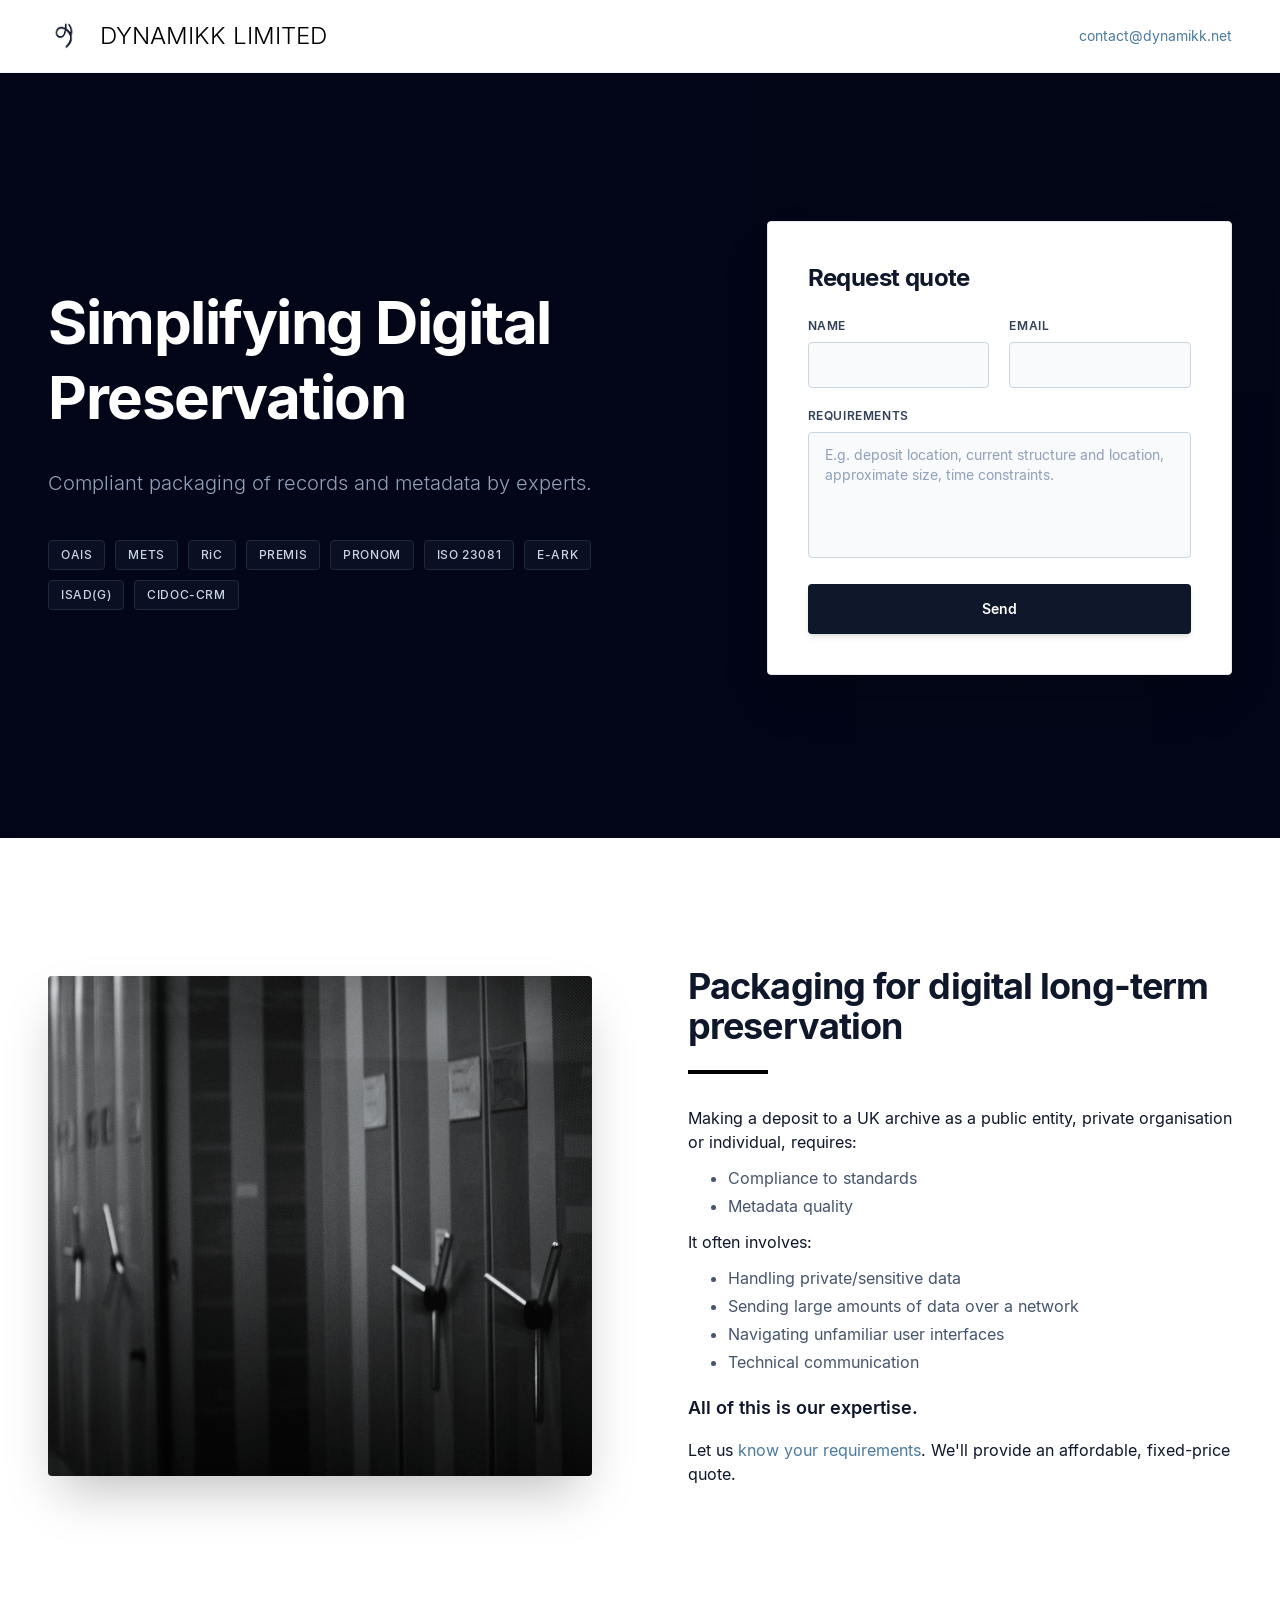
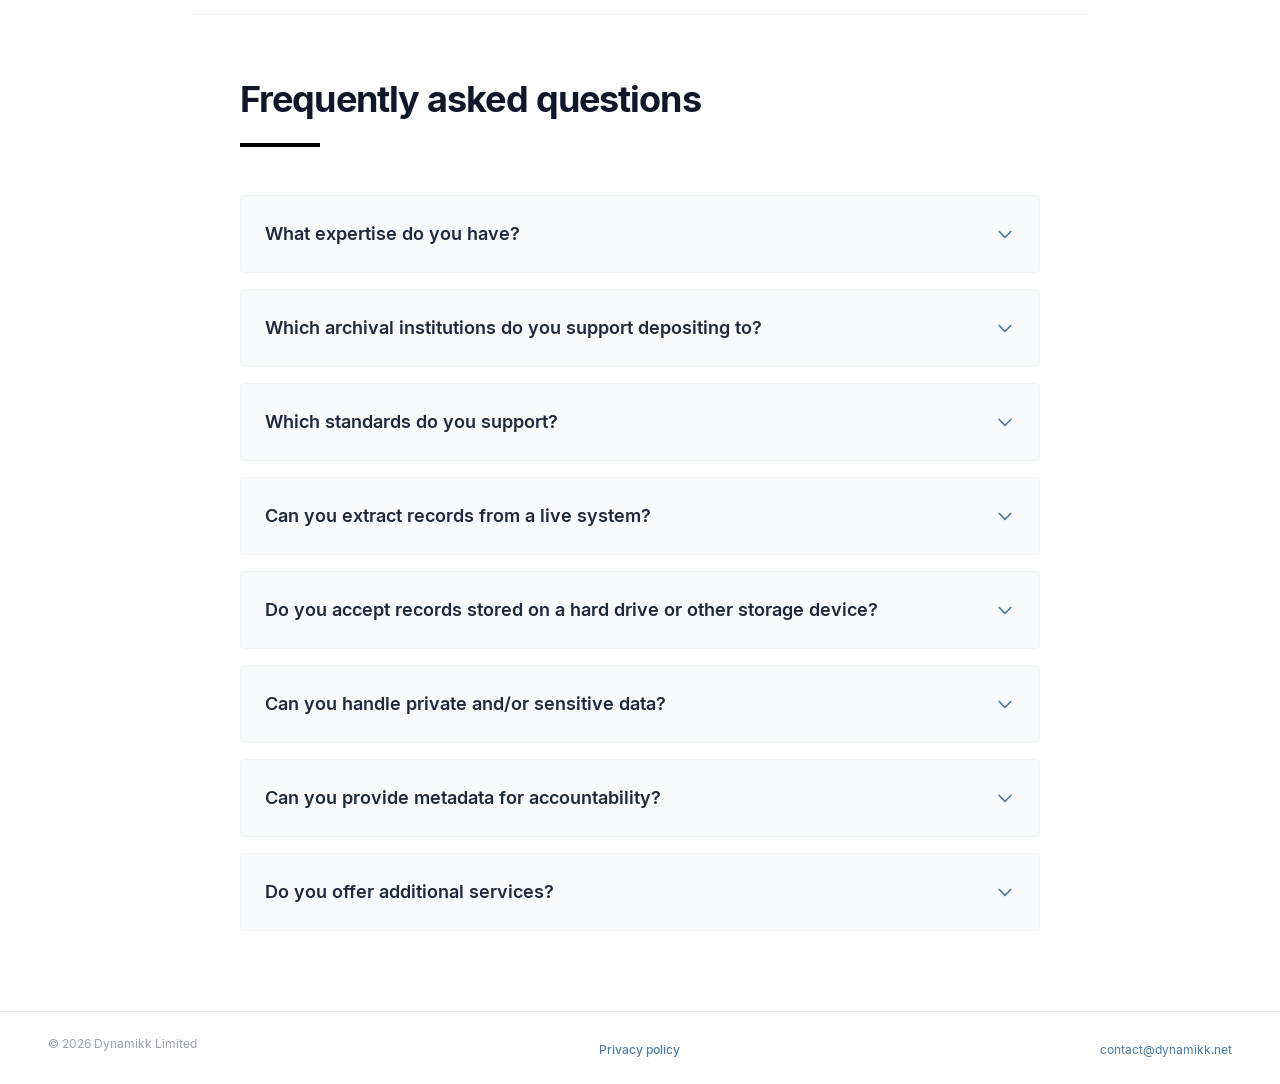
==== commit 78599b11: "Presentational and RDFa tweaks Added logo to top bar (to try to ensure that it is permitted as a bus" ====
--- a/index.html
+++ b/index.html
@@ -1,22 +1,30 @@
 <!DOCTYPE html>
 <html lang="en" class="scroll-smooth">
-<head >
+<head>
     <meta charset="UTF-8">
     <meta name="viewport" content="width=device-width, initial-scale=1.0">
-    <title>Dynamikk — Simplifying digital preservation</title>
+    <title>Dynamikk Limited | Simplifying digital preservation</title>
     <link rel="stylesheet" href="dynamikk.css">
-    <link rel="canonical" href="https://dynamikk.net/">
+    <link rel="canonical" href="https://dynamikk.net"/>
+    <link rel="icon" href="/favicon.ico" type="image/x-icon">
     <meta name="description" content="Dynamikk Limited. Simplifying digital preservation. Compliant packaging of records and metadata (OAIS, E-ARK, METS, RiC, PREMIS, PRONOM, ...) by experts.">
 </head>
-<body vocab="https://schema.org/" class="font-sans text-dynamikk-navy bg-white flex flex-col min-h-screen">
+<body vocab="https://schema.org/" typeof="WebSite" class="font-sans text-dynamikk-navy bg-white flex flex-col min-h-screen">
+    <meta property="name" content="Dynamikk Limited">
+    <link property="publisher" resource="#dynamikk"/>
+    <link property="url" href="https://dynamikk.net"/>
     <header typeof="Organization" id="dynamikk" resource="#dynamikk" class="w-full bg-white/95 backdrop-blur-sm border-b border-gray-100 py-5 sticky top-0 z-50">
+        <link property="url" href="https://dynamikk.net/" />
         <div class="max-w-[1800px] mx-auto px-6 lg:px-12 flex justify-between items-center">
-            <a property="url" href="https://dynamikk.net" class="inline-block group">
-                <div property="name" class="font-logo font-light text-2xl tracking-logo uppercase text-black">
-                    Dynamikk Limited
-                </div>
-            </a>
-            <a property="email" content="contact@dynamikk.net" href="mailto:contact@dynamikk.net" class="text-sm text-dynamikk-blue hover:underline transition-all duration-300">
+            <div class="flex items-center gap-5">
+                <img property="logo image" src="logo.png" alt="Dynamikk Limited logo" class="h-8 w-auto object-contain" />
+                <a href="./index.html" class="inline-block group">
+                    <div about="#dynamikk" property="name" class="font-logo font-light text-2xl tracking-logo uppercase text-black">
+                        Dynamikk Limited
+                    </div>
+                </a>
+            </div>
+            <a property="email" content="contact@dynamikk.net" href="mailto:contact@dynamikk.net" class="text-sm text-dynamikk-blue hover:underline">
                 contact@dynamikk.net
             </a>
         </div>
@@ -27,7 +35,6 @@
         <meta property="areaServed" content="GB">
         <section class="relative min-h-[85vh] flex items-center bg-dynamikk-dark">
             <div class="absolute inset-0 z-0 overflow-hidden">
-                <img src="background.jpg" alt="Background" class="w-full h-full object-cover opacity-10 mix-blend-screen scale-105">
                 <div class="absolute inset-0 bg-gradient-to-t from-slate-950 via-slate-950/80 to-transparent"></div>
                 <div class="absolute inset-0 bg-gradient-to-r from-slate-950 via-slate-950/90 to-transparent"></div>
             </div>
@@ -35,18 +42,18 @@
             <div class="relative z-10 max-w-[1800px] mx-auto px-6 lg:px-12 w-full pt-20 pb-24">
                 <div class="grid grid-cols-1 lg:grid-cols-12 gap-12 items-center">
                     <div class="lg:col-span-7 max-w-3xl">
-                        <h1 property="name" class="animate-fade-up text-4xl sm:text-5xl lg:text-6xl font-bold tracking-tight text-white leading-tight mb-8">
+                        <h1 property="name" class="text-4xl sm:text-5xl lg:text-6xl font-bold tracking-tight text-white leading-tight mb-8">
                             Simplifying Digital Preservation
                         </h1>
 
-                        <p property="description" class="animate-fade-up delay-100 text-lg sm:text-xl text-slate-400 leading-relaxed mb-10 font-light max-w-2xl">
+                        <p property="description" class="text-lg sm:text-xl text-slate-400 leading-relaxed mb-10 font-light max-w-2xl">
                             Compliant packaging of records and metadata by experts.
                         </p>
 
-                        <div class="animate-fade-up delay-200 flex flex-wrap gap-2.5 max-w-xl">
-                            <div property="category" typeof="DefinedTerm" class="group relative">
-                                <span property="termCode" class="cursor-help px-3 py-1.5 bg-slate-900/60 border border-slate-800 rounded-sm text-xs font-medium text-slate-300 tracking-wider hover:border-slate-600 hover:text-white transition-colors duration-300 block">OAIS</span>
-                                <div class="absolute bottom-full mb-2 px-3 py-1.5 bg-slate-900 border border-slate-700 text-[11px] text-slate-200 rounded shadow-xl opacity-0 pointer-events-none group-hover:opacity-100 transition-opacity duration-200 w-max max-w-[130px] whitespace-normal z-30">
+                        <div class="flex flex-wrap gap-2.5 max-w-xl">
+                            <div property="category" typeof="DefinedTerm" class="group relative">
+                                <span property="termCode" class="cursor-help px-3 py-1.5 bg-slate-900/60 border border-slate-800 rounded-sm text-xs font-medium text-slate-300 tracking-wider hover:border-slate-600 hover:text-white block">OAIS</span>
+                                <div class="absolute bottom-full mb-2 px-3 py-1.5 bg-slate-900 border border-slate-700 text-[11px] text-slate-200 rounded shadow-xl opacity-0 pointer-events-none group-hover:opacity-100 w-max max-w-[130px] whitespace-normal z-30">
                                     Open Archival Information System
                                 </div>
                                 <link property="inDefinedTermSet" href="https://www.iso.org/standards.html">
@@ -60,8 +67,8 @@
                             </div>
 
                             <div property="category" typeof="DefinedTerm" class="group relative">
-                                <span property="termCode" class="cursor-help px-3 py-1.5 bg-slate-900/60 border border-slate-800 rounded-sm text-xs font-medium text-slate-300 tracking-wider hover:border-slate-600 hover:text-white transition-colors duration-300 block">METS</span>
-                                <div class="absolute bottom-full mb-2 px-3 py-1.5 bg-slate-900 border border-slate-700 text-[11px] text-slate-200 rounded shadow-xl opacity-0 pointer-events-none group-hover:opacity-100 transition-opacity duration-200 w-max max-w-[150px] whitespace-normal z-30">
+                                <span property="termCode" class="cursor-help px-3 py-1.5 bg-slate-900/60 border border-slate-800 rounded-sm text-xs font-medium text-slate-300 tracking-wider hover:border-slate-600 hover:text-white block">METS</span>
+                                <div class="absolute bottom-full mb-2 px-3 py-1.5 bg-slate-900 border border-slate-700 text-[11px] text-slate-200 rounded shadow-xl opacity-0 pointer-events-none group-hover:opacity-100 w-max max-w-[150px] whitespace-normal z-30">
                                     Metadata Encoding and Transmission Standard
                                 </div>
                                 <link property="inDefinedTermSet" href="https://www.loc.gov/librarians/standards">
@@ -73,8 +80,8 @@
                             </div>
 
                             <div property="category" typeof="DefinedTerm" class="group relative">
-                                <span property="termCode" class="cursor-help px-3 py-1.5 bg-slate-900/60 border border-slate-800 rounded-sm text-xs font-medium text-slate-300 tracking-wider hover:border-slate-600 hover:text-white transition-colors duration-300 block">RiC</span>
-                                <div class="absolute bottom-full mb-2 px-3 py-1.5 bg-slate-900 border border-slate-700 text-[11px] text-slate-200 rounded shadow-xl opacity-0 pointer-events-none group-hover:opacity-100 transition-opacity duration-200 w-max max-w-[150px] whitespace-normal z-30">
+                                <span property="termCode" class="cursor-help px-3 py-1.5 bg-slate-900/60 border border-slate-800 rounded-sm text-xs font-medium text-slate-300 tracking-wider hover:border-slate-600 hover:text-white block">RiC</span>
+                                <div class="absolute bottom-full mb-2 px-3 py-1.5 bg-slate-900 border border-slate-700 text-[11px] text-slate-200 rounded shadow-xl opacity-0 pointer-events-none group-hover:opacity-100 w-max max-w-[150px] whitespace-normal z-30">
                                     Records in Contexts
                                 </div>
                                 <link property="inDefinedTermSet" href="https://www.ica.org/online-resource-centre-2/">
@@ -86,8 +93,8 @@
                             </div>
 
                             <div property="category" typeof="DefinedTerm" class="group relative">
-                                <span property="termCode" class="cursor-help px-3 py-1.5 bg-slate-900/60 border border-slate-800 rounded-sm text-xs font-medium text-slate-300 tracking-wider hover:border-slate-600 hover:text-white transition-colors duration-300 block">PREMIS</span>
-                                <div class="absolute bottom-full mb-2 px-3 py-1.5 bg-slate-900 border border-slate-700 text-[11px] text-slate-200 rounded shadow-xl opacity-0 pointer-events-none group-hover:opacity-100 transition-opacity duration-200 w-max max-w-[170px] whitespace-normal z-30">
+                                <span property="termCode" class="cursor-help px-3 py-1.5 bg-slate-900/60 border border-slate-800 rounded-sm text-xs font-medium text-slate-300 tracking-wider hover:border-slate-600 hover:text-white block">PREMIS</span>
+                                <div class="absolute bottom-full mb-2 px-3 py-1.5 bg-slate-900 border border-slate-700 text-[11px] text-slate-200 rounded shadow-xl opacity-0 pointer-events-none group-hover:opacity-100 w-max max-w-[170px] whitespace-normal z-30">
                                     Preservation Metadata: Implementation Strategies
                                 </div>
                                 <link property="inDefinedTermSet" href="https://www.loc.gov/librarians/standards">
@@ -99,8 +106,8 @@
                             </div>
 
                             <div property="category" typeof="DefinedTerm" class="group relative">
-                                <span property="termCode" class="cursor-help px-3 py-1.5 bg-slate-900/60 border border-slate-800 rounded-sm text-xs font-medium text-slate-300 tracking-wider hover:border-slate-600 hover:text-white transition-colors duration-300 block">PRONOM</span>
-                                <div class="absolute bottom-full mb-2 px-3 py-1.5 bg-slate-900 border border-slate-700 text-[11px] text-slate-200 rounded shadow-xl opacity-0 pointer-events-none group-hover:opacity-100 transition-opacity duration-200 w-max max-w-[160px] whitespace-normal z-30">
+                                <span property="termCode" class="cursor-help px-3 py-1.5 bg-slate-900/60 border border-slate-800 rounded-sm text-xs font-medium text-slate-300 tracking-wider hover:border-slate-600 hover:text-white block">PRONOM</span>
+                                <div class="absolute bottom-full mb-2 px-3 py-1.5 bg-slate-900 border border-slate-700 text-[11px] text-slate-200 rounded shadow-xl opacity-0 pointer-events-none group-hover:opacity-100 w-max max-w-[160px] whitespace-normal z-30">
                                     File format registry of the UK National Archives
                                 </div>
                                 <link property="inDefinedTermSet" href="https://www.dpconline.org/handbook/technical-solutions-and-tools/file-formats-and-standards">
@@ -111,8 +118,8 @@
                             </div>
 
                             <div property="category" typeof="DefinedTerm" class="group relative">
-                                <span property="termCode" class="cursor-help px-3 py-1.5 bg-slate-900/60 border border-slate-800 rounded-sm text-xs font-medium text-slate-300 tracking-wider hover:border-slate-600 hover:text-white transition-colors duration-300 block">ISO 23081</span>
-                                <div class="absolute bottom-full mb-2 px-3 py-1.5 bg-slate-900 border border-slate-700 text-[11px] text-slate-200 rounded shadow-xl opacity-0 pointer-events-none group-hover:opacity-100 transition-opacity duration-200 w-max max-w-[140px] whitespace-normal z-30">
+                                <span property="termCode" class="cursor-help px-3 py-1.5 bg-slate-900/60 border border-slate-800 rounded-sm text-xs font-medium text-slate-300 tracking-wider hover:border-slate-600 hover:text-white block">ISO 23081</span>
+                                <div class="absolute bottom-full mb-2 px-3 py-1.5 bg-slate-900 border border-slate-700 text-[11px] text-slate-200 rounded shadow-xl opacity-0 pointer-events-none group-hover:opacity-100 w-max max-w-[140px] whitespace-normal z-30">
                                     Metadata for records
                                 </div>
                                 <link property="inDefinedTermSet" href="https://www.iso.org/standards.html">
@@ -122,8 +129,8 @@
                             </div>
 
                             <div property="category" typeof="DefinedTerm" class="group relative">
-                                <span property="termCode" class="cursor-help px-3 py-1.5 bg-slate-900/60 border border-slate-800 rounded-sm text-xs font-medium text-slate-300 tracking-wider hover:border-slate-600 hover:text-white transition-colors duration-300 block">E-ARK</span>
-                                <div class="absolute bottom-full mb-2 px-3 py-1.5 bg-slate-900 border border-slate-700 text-[11px] text-slate-200 rounded shadow-xl opacity-0 pointer-events-none group-hover:opacity-100 transition-opacity duration-200 w-max max-w-[180px] whitespace-normal z-30">
+                                <span property="termCode" class="cursor-help px-3 py-1.5 bg-slate-900/60 border border-slate-800 rounded-sm text-xs font-medium text-slate-300 tracking-wider hover:border-slate-600 hover:text-white block">E-ARK</span>
+                                <div class="absolute bottom-full mb-2 px-3 py-1.5 bg-slate-900 border border-slate-700 text-[11px] text-slate-200 rounded shadow-xl opacity-0 pointer-events-none group-hover:opacity-100 w-max max-w-[180px] whitespace-normal z-30">
                                     European Archival Records and Knowledge Preservation
                                 </div>
                                 <link property="inDefinedTermSet" href="https://dilcis.eu">
@@ -133,8 +140,8 @@
                             </div>
 
                             <div property="category" typeof="DefinedTerm" class="group relative">
-                                <span property="termCode" class="cursor-help px-3 py-1.5 bg-slate-900/60 border border-slate-800 rounded-sm text-xs font-medium text-slate-300 tracking-wider hover:border-slate-600 hover:text-white transition-colors duration-300 block">ISAD(G)</span>
-                                <div class="absolute bottom-full mb-2 px-3 py-1.5 bg-slate-900 border border-slate-700 text-[11px] text-slate-200 rounded shadow-xl opacity-0 pointer-events-none group-hover:opacity-100 transition-opacity duration-200 w-max max-w-[150px] whitespace-normal z-30">
+                                <span property="termCode" class="cursor-help px-3 py-1.5 bg-slate-900/60 border border-slate-800 rounded-sm text-xs font-medium text-slate-300 tracking-wider hover:border-slate-600 hover:text-white block">ISAD(G)</span>
+                                <div class="absolute bottom-full mb-2 px-3 py-1.5 bg-slate-900 border border-slate-700 text-[11px] text-slate-200 rounded shadow-xl opacity-0 pointer-events-none group-hover:opacity-100 w-max max-w-[150px] whitespace-normal z-30">
                                     General International Standard Archival Description
                                 </div>
                                 <link property="inDefinedTermSet" href="https://www.ica.org/online-resource-centre-2/">
@@ -148,8 +155,8 @@
                             </div>
 
                             <div property="category" typeof="DefinedTerm" class="group relative">
-                                <span property="termCode" class="cursor-help px-3 py-1.5 bg-slate-900/60 border border-slate-800 rounded-sm text-xs font-medium text-slate-300 tracking-wider hover:border-slate-600 hover:text-white transition-colors duration-300 block">CIDOC-CRM</span>
-                                <div class="absolute bottom-full mb-2 px-3 py-1.5 bg-slate-900 border border-slate-700 text-[11px] text-slate-200 rounded shadow-xl opacity-0 pointer-events-none group-hover:opacity-100 transition-opacity duration-200 w-max max-w-[140px] whitespace-normal z-30">
+                                <span property="termCode" class="cursor-help px-3 py-1.5 bg-slate-900/60 border border-slate-800 rounded-sm text-xs font-medium text-slate-300 tracking-wider hover:border-slate-600 hover:text-white block">CIDOC-CRM</span>
+                                <div class="absolute bottom-full mb-2 px-3 py-1.5 bg-slate-900 border border-slate-700 text-[11px] text-slate-200 rounded shadow-xl opacity-0 pointer-events-none group-hover:opacity-100 w-max max-w-[140px] whitespace-normal z-30">
                                     CIDOC's Conceptual Reference Model
                                 </div>
                                 <link property="sameAs" href="https://cidoc-crm.org/">
@@ -161,28 +168,28 @@
                         </div>
                     </div>
 
-                    <div property="potentialAction" typeof="QuoteAction" id="request-quote" class="scroll-mt-24 lg:col-span-5 w-full animate-fade-up delay-300">
+                    <div property="potentialAction" typeof="QuoteAction" id="request-quote" class="scroll-mt-24 lg:col-span-5 w-full">
                         <div class="bg-white border border-slate-200 p-8 sm:p-10 rounded-sm shadow-2xl">
                             <h2 property="name" class="text-xl sm:text-2xl font-bold text-slate-900 tracking-tight mb-6">Request quote</h2>
-                            <form typeof="EntryPoint" action="https://sll3nrlbxanwgprcfcftqxj55a0ktduz.lambda-url.eu-west-2.on.aws/" method="POST" class="space-y-5">
+                            <form typeof="EntryPoint" action="https://d3km5q0nbjydla.cloudfront.net" method="POST" class="space-y-5">
                                 <div class="grid grid-cols-1 sm:grid-cols-2 gap-5">
                                     <div>
                                         <label for="name" class="block text-xs font-semibold text-slate-700 uppercase tracking-wider mb-2">Name</label>
-                                        <input type="text" id="name" name="name" required class="w-full px-4 py-3 bg-slate-50 border border-slate-300 rounded-sm text-slate-900 placeholder-slate-400 focus:outline-none focus:border-slate-500 focus:ring-1 focus:ring-slate-500 transition-all text-sm">
+                                        <input type="text" id="name" name="name" required class="w-full px-4 py-3 bg-slate-50 border border-slate-300 rounded-sm text-slate-900 placeholder-slate-400 focus:outline-none focus:border-slate-500 focus:ring-1 focus:ring-slate-500 text-sm">
                                     </div>
 
                                     <div>
                                         <label for="email" class="block text-xs font-semibold text-slate-700 uppercase tracking-wider mb-2">Email</label>
-                                        <input type="email" id="email" name="email" required class="w-full px-4 py-3 bg-slate-50 border border-slate-300 rounded-sm text-slate-900 placeholder-slate-400 focus:outline-none focus:border-slate-500 focus:ring-1 focus:ring-slate-500 transition-all text-sm">
+                                        <input type="email" id="email" name="email" required class="w-full px-4 py-3 bg-slate-50 border border-slate-300 rounded-sm text-slate-900 placeholder-slate-400 focus:outline-none focus:border-slate-500 focus:ring-1 focus:ring-slate-500 text-sm">
                                     </div>
                                 </div>
 
                                 <div>
                                     <label for="details" class="block text-xs font-semibold text-slate-700 uppercase tracking-wider mb-2">Requirements</label>
-                                    <textarea about="#request-quote" property="description" id="details" name="details" rows="5" required class="w-full px-4 py-3 bg-slate-50 border border-slate-300 rounded-sm text-slate-900 placeholder-slate-400 focus:outline-none focus:border-slate-500 focus:ring-1 focus:ring-slate-500 transition-all text-sm resize-none" placeholder="E.g. deposit location, current structure and location, approximate size, time constraints." ></textarea>
-                                </div>
-
-                                <button type="submit" class="w-full inline-flex items-center justify-center px-6 py-3.5 bg-slate-900 text-white font-semibold rounded-sm border border-transparent hover:bg-transparent hover:border-slate-900 hover:text-slate-900 transition-all duration-300 text-sm shadow-md cursor-pointer">
+                                    <textarea about="#request-quote" property="description" id="details" name="details" rows="5" required class="w-full px-4 py-3 bg-slate-50 border border-slate-300 rounded-sm text-slate-900 placeholder-slate-400 focus:outline-none focus:border-slate-500 focus:ring-1 focus:ring-slate-500 text-sm resize-none" placeholder="E.g. deposit location, current structure and location, approximate size, time constraints." ></textarea>
+                                </div>
+
+                                <button type="submit" class="w-full inline-flex items-center justify-center px-6 py-3.5 bg-slate-900 text-white font-semibold rounded-sm border border-transparent hover:bg-transparent hover:border-slate-900 hover:text-slate-900 text-sm shadow-md cursor-pointer">
                                     Send
                                 </button>
                              </form>
@@ -195,10 +202,10 @@
         <section id="services" class="py-24 lg:py-32 bg-white">
             <div class="max-w-[1800px] mx-auto px-6 lg:px-12">
                 <div class="grid grid-cols-1 lg:grid-cols-2 gap-16 lg:gap-24">
-                    <div class="animate-fade-up delay-100 order-2 lg:order-1 lg:flex lg:flex-col lg:justify-center">
+                    <div class="order-2 lg:order-1 lg:flex lg:flex-col lg:justify-center">
                         <div class="relative rounded-sm overflow-hidden shadow-2xl">
                             <div class="absolute inset-0 bg-dynamikk-blue/10 mix-blend-multiply z-10"></div>
-                            <img src="archive.jpg" alt="Archive" class="w-full h-[500px] object-cover grayscale hover:grayscale-0 transition-all duration-700">
+                            <img src="archive.jpg" alt="Archive" class="w-full h-[500px] object-cover grayscale hover:grayscale-0">
                         </div>
                     </div>
 
@@ -234,7 +241,7 @@
 
                         <p property="potentialAction" typeof="QuoteAction" class="mt-4">
                             <meta property="name" content="Request a fixed-price quote">
-                            Let us <a property="target" href="#request-quote" class="text-dynamikk-blue hover:underline">know</a> your requirements. We'll provide an affordable, fixed-price quote.
+                            Let us <a property="target" href="#request-quote" class="text-dynamikk-blue hover:underline">know your requirements</a>. We'll provide an affordable, fixed-price quote.
                         </p>
                     </div>
                 </div>
@@ -249,10 +256,10 @@
                 </div>
 
                 <div class="space-y-4">
-                    <details property="mainEntity" typeof="Question" class="group bg-slate-50 border border-slate-100 rounded-sm p-6 [&_summary::-webkit-details-marker]:hidden transition-all duration-300 hover:shadow-md">
+                    <details property="mainEntity" typeof="Question" class="group bg-slate-50 border border-slate-100 rounded-sm p-6 [&_summary::-webkit-details-marker]:hidden hover:shadow-md">
                         <summary class="flex justify-between items-center font-semibold text-lg text-slate-800 cursor-pointer list-none select-none">
                             <span property="name">What expertise do you have?</span>
-                            <span class="transition group-open:rotate-180 text-dynamikk-blue">
+                            <span class="group-open:rotate-180 text-dynamikk-blue">
                                 <svg xmlns="http://www.w3.org/2000/svg" class="h-5 w-5" fill="none" viewBox="0 0 24 24" stroke="currentColor">
                                     <path stroke-linecap="round" stroke-linejoin="round" stroke-width="2" d="M19 9l-7 7-7-7" />
                                 </svg>
@@ -265,10 +272,10 @@
                         </div>
                     </details>
 
-                    <details property="mainEntity" typeof="Question" class="group bg-slate-50 border border-slate-100 rounded-sm p-6 [&_summary::-webkit-details-marker]:hidden transition-all duration-300 hover:shadow-md">
+                    <details property="mainEntity" typeof="Question" class="group bg-slate-50 border border-slate-100 rounded-sm p-6 [&_summary::-webkit-details-marker]:hidden hover:shadow-md">
                         <summary class="flex justify-between items-center font-semibold text-lg text-slate-800 cursor-pointer list-none select-none">
                             <span property="name">Which archival institutions do you support depositing to? </span>
-                            <span class="transition group-open:rotate-180 text-dynamikk-blue">
+                            <span class="group-open:rotate-180 text-dynamikk-blue">
                                 <svg xmlns="http://www.w3.org/2000/svg" class="h-5 w-5" fill="none" viewBox="0 0 24 24" stroke="currentColor">
                                     <path stroke-linecap="round" stroke-linejoin="round" stroke-width="2" d="M19 9l-7 7-7-7" />
                                 </svg>
@@ -279,10 +286,10 @@
                         </div>
                     </details>
 
-                    <details property="mainEntity" typeof="Question" class="group bg-slate-50 border border-slate-100 rounded-sm p-6 [&_summary::-webkit-details-marker]:hidden transition-all duration-300 hover:shadow-md">
+                    <details property="mainEntity" typeof="Question" class="group bg-slate-50 border border-slate-100 rounded-sm p-6 [&_summary::-webkit-details-marker]:hidden hover:shadow-md">
                         <summary class="flex justify-between items-center font-semibold text-lg text-slate-800 cursor-pointer list-none select-none">
                             <span property="name">Which standards do you support?</span>
-                            <span class="transition group-open:rotate-180 text-dynamikk-blue">
+                            <span class="group-open:rotate-180 text-dynamikk-blue">
                                 <svg xmlns="http://www.w3.org/2000/svg" class="h-5 w-5" fill="none" viewBox="0 0 24 24" stroke="currentColor">
                                     <path stroke-linecap="round" stroke-linejoin="round" stroke-width="2" d="M19 9l-7 7-7-7" />
                                 </svg>
@@ -294,10 +301,10 @@
                         </div>
                     </details>
 
-                    <details property="mainEntity" typeof="Question" class="group bg-slate-50 border border-slate-100 rounded-sm p-6 [&_summary::-webkit-details-marker]:hidden transition-all duration-300 hover:shadow-md">
+                    <details property="mainEntity" typeof="Question" class="group bg-slate-50 border border-slate-100 rounded-sm p-6 [&_summary::-webkit-details-marker]:hidden hover:shadow-md">
                         <summary class="flex justify-between items-center font-semibold text-lg text-slate-800 cursor-pointer list-none select-none">
                             <span property="name">Can you extract records from a live system?</span>
-                            <span class="transition group-open:rotate-180 text-dynamikk-blue">
+                            <span class="group-open:rotate-180 text-dynamikk-blue">
                                 <svg xmlns="http://www.w3.org/2000/svg" class="h-5 w-5" fill="none" viewBox="0 0 24 24" stroke="currentColor">
                                     <path stroke-linecap="round" stroke-linejoin="round" stroke-width="2" d="M19 9l-7 7-7-7" />
                                 </svg>
@@ -309,10 +316,10 @@
                         </div>
                     </details>
 
-                    <details property="mainEntity" typeof="Question" class="group bg-slate-50 border border-slate-100 rounded-sm p-6 [&_summary::-webkit-details-marker]:hidden transition-all duration-300 hover:shadow-md">
+                    <details property="mainEntity" typeof="Question" class="group bg-slate-50 border border-slate-100 rounded-sm p-6 [&_summary::-webkit-details-marker]:hidden hover:shadow-md">
                         <summary class="flex justify-between items-center font-semibold text-lg text-slate-800 cursor-pointer list-none select-none">
                             <span property="name">Do you accept records stored on a hard drive or other storage device?</span>
-                            <span class="transition group-open:rotate-180 text-dynamikk-blue">
+                            <span class="group-open:rotate-180 text-dynamikk-blue">
                                 <svg xmlns="http://www.w3.org/2000/svg" class="h-5 w-5" fill="none" viewBox="0 0 24 24" stroke="currentColor">
                                     <path stroke-linecap="round" stroke-linejoin="round" stroke-width="2" d="M19 9l-7 7-7-7" />
                                 </svg>
@@ -323,10 +330,10 @@
                         </div>
                     </details>
 
-                    <details property="mainEntity" typeof="Question" class="group bg-slate-50 border border-slate-100 rounded-sm p-6 [&_summary::-webkit-details-marker]:hidden transition-all duration-300 hover:shadow-md">
+                    <details property="mainEntity" typeof="Question" class="group bg-slate-50 border border-slate-100 rounded-sm p-6 [&_summary::-webkit-details-marker]:hidden hover:shadow-md">
                         <summary class="flex justify-between items-center font-semibold text-lg text-slate-800 cursor-pointer list-none select-none">
                             <span property="name">Can you handle private and/or sensitive data?</span>
-                            <span class="transition group-open:rotate-180 text-dynamikk-blue">
+                            <span class="group-open:rotate-180 text-dynamikk-blue">
                                 <svg xmlns="http://www.w3.org/2000/svg" class="h-5 w-5" fill="none" viewBox="0 0 24 24" stroke="currentColor">
                                     <path stroke-linecap="round" stroke-linejoin="round" stroke-width="2" d="M19 9l-7 7-7-7" />
                                 </svg>
@@ -337,10 +344,10 @@
                         </div>
                     </details>
 
-                    <details property="mainEntity" typeof="Question" class="group bg-slate-50 border border-slate-100 rounded-sm p-6 [&_summary::-webkit-details-marker]:hidden transition-all duration-300 hover:shadow-md">
+                    <details property="mainEntity" typeof="Question" class="group bg-slate-50 border border-slate-100 rounded-sm p-6 [&_summary::-webkit-details-marker]:hidden hover:shadow-md">
                         <summary class="flex justify-between items-center font-semibold text-lg text-slate-800 cursor-pointer list-none select-none">
                             <span property="name">Can you provide metadata for accountability?</span>
-                            <span class="transition group-open:rotate-180 text-dynamikk-blue">
+                            <span class="group-open:rotate-180 text-dynamikk-blue">
                                 <svg xmlns="http://www.w3.org/2000/svg" class="h-5 w-5" fill="none" viewBox="0 0 24 24" stroke="currentColor">
                                     <path stroke-linecap="round" stroke-linejoin="round" stroke-width="2" d="M19 9l-7 7-7-7" />
                                 </svg>
@@ -351,10 +358,10 @@
                         </div>
                     </details>
 
-                    <details property="mainEntity" typeof="Question" class="group bg-slate-50 border border-slate-100 rounded-sm p-6 [&_summary::-webkit-details-marker]:hidden transition-all duration-300 hover:shadow-md">
+                    <details property="mainEntity" typeof="Question" class="group bg-slate-50 border border-slate-100 rounded-sm p-6 [&_summary::-webkit-details-marker]:hidden hover:shadow-md">
                         <summary class="flex justify-between items-center font-semibold text-lg text-slate-800 cursor-pointer list-none select-none">
                             <span property="name">Do you offer additional services?</span>
-                            <span class="transition group-open:rotate-180 text-dynamikk-blue">
+                            <span class="group-open:rotate-180 text-dynamikk-blue">
                                 <svg xmlns="http://www.w3.org/2000/svg" class="h-5 w-5" fill="none" viewBox="0 0 24 24" stroke="currentColor">
                                     <path stroke-linecap="round" stroke-linejoin="round" stroke-width="2" d="M19 9l-7 7-7-7" />
                                 </svg>
@@ -387,14 +394,14 @@
             </div>
 
             <div class="text-center">
-                <a property="publishingPrinciples" typeof="WebPage" href="privacy_policy.html" class="text-xs text-dynamikk-blue transition-colors font-medium hover:underline">
+                <a property="publishingPrinciples" typeof="WebPage" href="privacy_policy.html" class="text-xs text-dynamikk-blue font-medium hover:underline">
                     Privacy policy
                     <meta property="name" content="Privacy policy">
                 </a>
             </div>
 
             <div class="text-center md:text-right">
-                <a href="mailto:contact@dynamikk.net" class="text-xs text-dynamikk-blue transition-colors hover:underline">
+                <a href="mailto:contact@dynamikk.net" class="text-xs text-dynamikk-blue hover:underline">
                     contact@dynamikk.net
                 </a>
             </div>
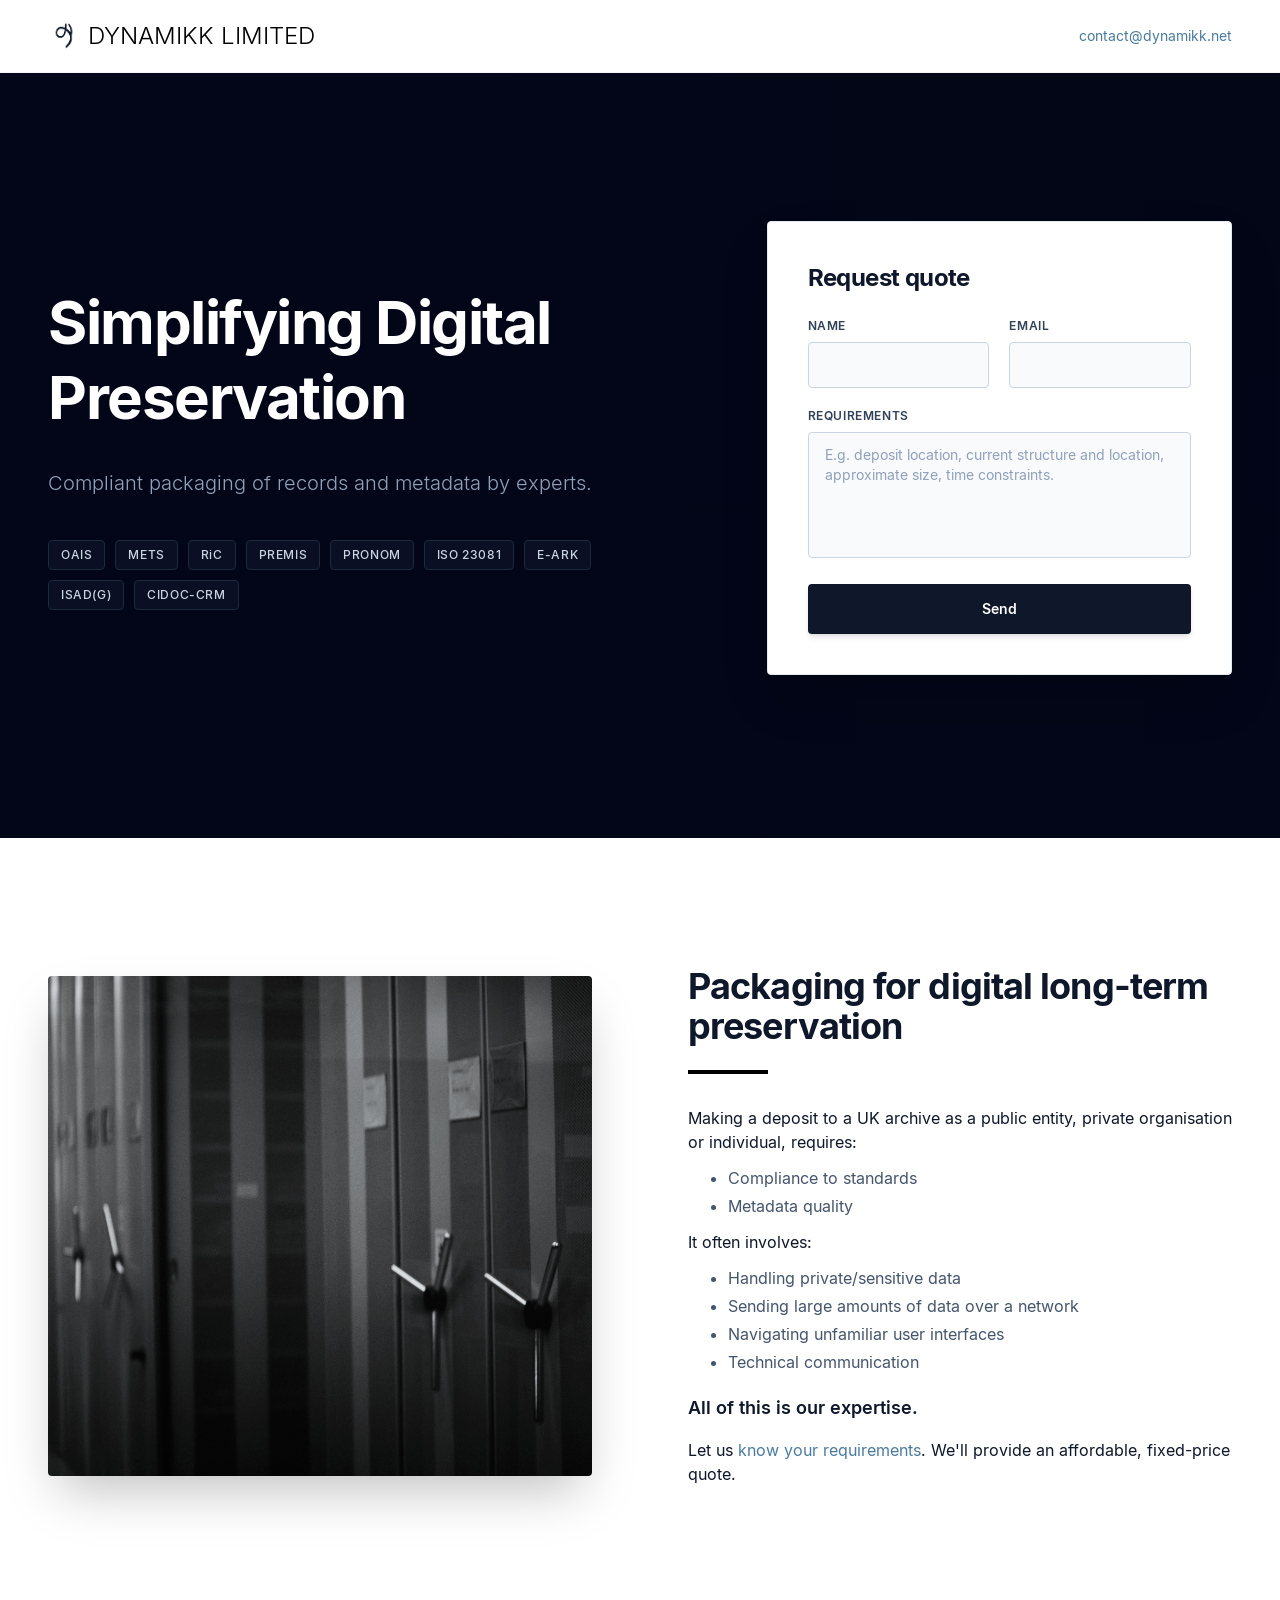
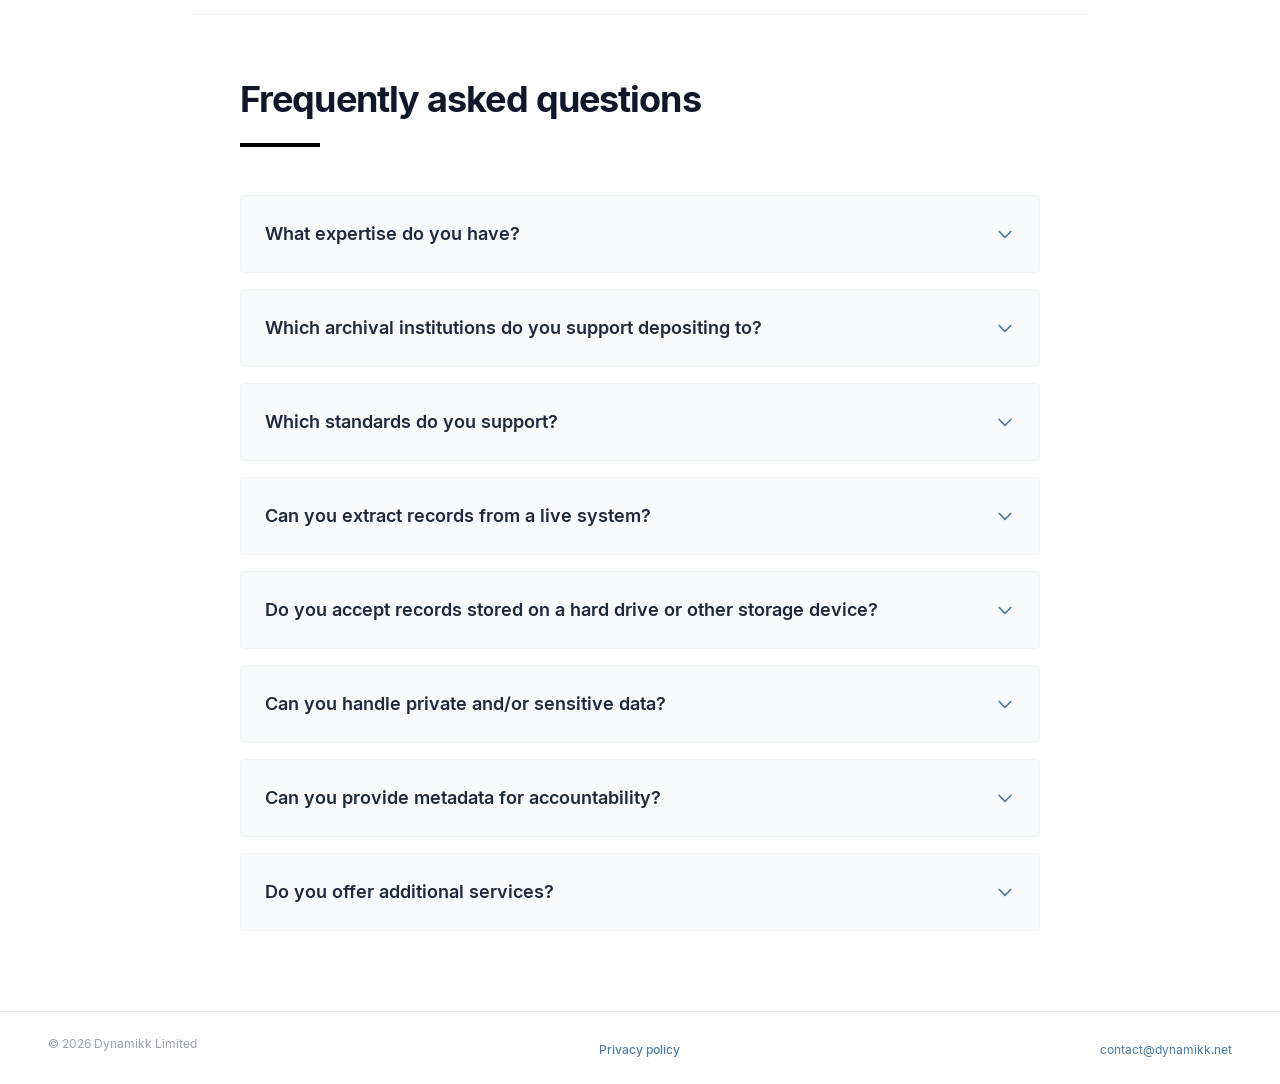
==== commit d910a4e5: "Slight presentational tweak" ====
--- a/index.html
+++ b/index.html
@@ -6,7 +6,7 @@
     <title>Dynamikk Limited | Simplifying digital preservation</title>
     <link rel="stylesheet" href="dynamikk.css">
     <link rel="canonical" href="https://dynamikk.net"/>
-    <link rel="icon" href="/favicon.ico" type="image/x-icon">
+    <link rel="icon" href="favicon.ico?v=2" type="image/x-icon">
     <meta name="description" content="Dynamikk Limited. Simplifying digital preservation. Compliant packaging of records and metadata (OAIS, E-ARK, METS, RiC, PREMIS, PRONOM, ...) by experts.">
 </head>
 <body vocab="https://schema.org/" typeof="WebSite" class="font-sans text-dynamikk-navy bg-white flex flex-col min-h-screen">
@@ -16,7 +16,7 @@
     <header typeof="Organization" id="dynamikk" resource="#dynamikk" class="w-full bg-white/95 backdrop-blur-sm border-b border-gray-100 py-5 sticky top-0 z-50">
         <link property="url" href="https://dynamikk.net/" />
         <div class="max-w-[1800px] mx-auto px-6 lg:px-12 flex justify-between items-center">
-            <div class="flex items-center gap-5">
+            <div class="flex items-center gap-2">
                 <img property="logo image" src="logo.png" alt="Dynamikk Limited logo" class="h-8 w-auto object-contain" />
                 <a href="./index.html" class="inline-block group">
                     <div about="#dynamikk" property="name" class="font-logo font-light text-2xl tracking-logo uppercase text-black">
--- a/dynamikk.css
+++ b/dynamikk.css
@@ -1,2 +1,2 @@
 /*! tailwindcss v4.3.3 | MIT License | https://tailwindcss.com */
-@layer properties{@supports (((-webkit-hyphens:none)) and (not (margin-trim:inline))) or ((-moz-orient:inline) and (not (color:rgb(from red r g b)))){*,:before,:after,::backdrop{--tw-scale-x:1;--tw-scale-y:1;--tw-scale-z:1;--tw-rotate-x:initial;--tw-rotate-y:initial;--tw-rotate-z:initial;--tw-skew-x:initial;--tw-skew-y:initial;--tw-space-y-reverse:0;--tw-border-style:solid;--tw-gradient-position:initial;--tw-gradient-from:#0000;--tw-gradient-via:#0000;--tw-gradient-to:#0000;--tw-gradient-stops:initial;--tw-gradient-via-stops:initial;--tw-gradient-from-position:0%;--tw-gradient-via-position:50%;--tw-gradient-to-position:100%;--tw-leading:initial;--tw-font-weight:initial;--tw-tracking:initial;--tw-shadow:0 0 #0000;--tw-shadow-color:initial;--tw-shadow-alpha:100%;--tw-inset-shadow:0 0 #0000;--tw-inset-shadow-color:initial;--tw-inset-shadow-alpha:100%;--tw-ring-color:initial;--tw-ring-shadow:0 0 #0000;--tw-inset-ring-color:initial;--tw-inset-ring-shadow:0 0 #0000;--tw-ring-inset:initial;--tw-ring-offset-width:0px;--tw-ring-offset-color:#fff;--tw-ring-offset-shadow:0 0 #0000;--tw-blur:initial;--tw-brightness:initial;--tw-contrast:initial;--tw-grayscale:initial;--tw-hue-rotate:initial;--tw-invert:initial;--tw-opacity:initial;--tw-saturate:initial;--tw-sepia:initial;--tw-drop-shadow:initial;--tw-drop-shadow-color:initial;--tw-drop-shadow-alpha:100%;--tw-drop-shadow-size:initial;--tw-backdrop-blur:initial;--tw-backdrop-brightness:initial;--tw-backdrop-contrast:initial;--tw-backdrop-grayscale:initial;--tw-backdrop-hue-rotate:initial;--tw-backdrop-invert:initial;--tw-backdrop-opacity:initial;--tw-backdrop-saturate:initial;--tw-backdrop-sepia:initial;--tw-duration:initial}}}@layer theme{:root,:host{--font-sans:"Inter", sans-serif;--font-mono:ui-monospace, SFMono-Regular, Menlo, Monaco, Consolas, "Liberation Mono", "Courier New", monospace;--color-red-50:oklch(97.1% .013 17.38);--color-red-100:oklch(93.6% .032 17.717);--color-red-600:oklch(57.7% .245 27.325);--color-blue-50:oklch(97% .014 254.604);--color-blue-100:oklch(93.2% .032 255.585);--color-slate-50:oklch(98.4% .003 247.858);--color-slate-100:oklch(96.8% .007 247.896);--color-slate-200:oklch(92.9% .013 255.508);--color-slate-300:oklch(86.9% .022 252.894);--color-slate-400:oklch(70.4% .04 256.788);--color-slate-500:oklch(55.4% .046 257.417);--color-slate-600:oklch(44.6% .043 257.281);--color-slate-700:oklch(37.2% .044 257.287);--color-slate-800:oklch(27.9% .041 260.031);--color-slate-900:oklch(20.8% .042 265.755);--color-slate-950:oklch(12.9% .042 264.695);--color-gray-100:oklch(96.7% .003 264.542);--color-gray-200:oklch(92.8% .006 264.531);--color-gray-400:oklch(70.7% .022 261.325);--color-gray-600:oklch(44.6% .03 256.802);--color-gray-900:oklch(21% .034 264.665);--color-black:#000;--color-white:#fff;--spacing:.25rem;--container-xs:20rem;--container-xl:36rem;--container-2xl:42rem;--container-3xl:48rem;--container-4xl:56rem;--text-xs:.75rem;--text-xs--line-height:calc(1 / .75);--text-sm:.875rem;--text-sm--line-height:calc(1.25 / .875);--text-base:1rem;--text-base--line-height:calc(1.5 / 1);--text-lg:1.125rem;--text-lg--line-height:calc(1.75 / 1.125);--text-xl:1.25rem;--text-xl--line-height:calc(1.75 / 1.25);--text-2xl:1.5rem;--text-2xl--line-height:calc(2 / 1.5);--text-3xl:1.875rem;--text-3xl--line-height:calc(2.25 / 1.875);--text-4xl:2.25rem;--text-4xl--line-height:calc(2.5 / 2.25);--text-5xl:3rem;--text-5xl--line-height:1;--text-6xl:3.75rem;--text-6xl--line-height:1;--font-weight-light:300;--font-weight-normal:400;--font-weight-medium:500;--font-weight-semibold:600;--font-weight-bold:700;--tracking-tight:-.025em;--tracking-wider:.05em;--leading-tight:1.25;--leading-relaxed:1.625;--radius-sm:.25rem;--blur-sm:8px;--default-transition-duration:.15s;--default-transition-timing-function:cubic-bezier(.4, 0, .2, 1);--default-font-family:var(--font-sans);--default-mono-font-family:var(--font-mono);--color-dynamikk-blue:#4b7b9e;--color-dynamikk-navy:#0f172a;--color-dynamikk-dark:#020617;--color-dynamikk-muted:#64748b;--color-dynamikk-bg:#f8fafc}}@layer base{*,:after,:before,::backdrop{box-sizing:border-box;border:0 solid;margin:0;padding:0}::file-selector-button{box-sizing:border-box;border:0 solid;margin:0;padding:0}html,:host{-webkit-text-size-adjust:100%;tab-size:4;line-height:1.5;font-family:var(--default-font-family,-apple-system, BlinkMacSystemFont, "Segoe UI", Roboto, "Helvetica Neue", "Noto Sans", Arial, sans-serif, "Apple Color Emoji", "Segoe UI Emoji", "Segoe UI Symbol", "Noto Color Emoji");font-feature-settings:var(--default-font-feature-settings,normal);font-variation-settings:var(--default-font-variation-settings,normal);-webkit-tap-highlight-color:transparent}hr{height:0;color:inherit;border-top-width:1px}abbr:where([title]){-webkit-text-decoration:underline dotted;text-decoration:underline dotted}h1,h2,h3,h4,h5,h6{font-size:inherit;font-weight:inherit}a{color:inherit;-webkit-text-decoration:inherit;-webkit-text-decoration:inherit;-webkit-text-decoration:inherit;text-decoration:inherit}b,strong{font-weight:bolder}code,kbd,samp,pre{font-family:var(--default-mono-font-family,ui-monospace, SFMono-Regular, Menlo, Monaco, Consolas, "Liberation Mono", "Courier New", monospace);font-feature-settings:var(--default-mono-font-feature-settings,normal);font-variation-settings:var(--default-mono-font-variation-settings,normal);font-size:1em}small{font-size:80%}sub,sup{vertical-align:baseline;font-size:75%;line-height:0;position:relative}sub{bottom:-.25em}sup{top:-.5em}table{text-indent:0;border-color:inherit;border-collapse:collapse}:-moz-focusring:where(:not(iframe)){outline:auto}progress{vertical-align:baseline}summary{display:list-item}ol,ul,menu{list-style:none}img,svg,video,canvas,audio,iframe,embed,object{vertical-align:middle;display:block}img,video{max-width:100%;height:auto}button,input,select,optgroup,textarea{font:inherit;font-feature-settings:inherit;font-variation-settings:inherit;letter-spacing:inherit;color:inherit;opacity:1;background-color:#0000;border-radius:0}::file-selector-button{font:inherit;font-feature-settings:inherit;font-variation-settings:inherit;letter-spacing:inherit;color:inherit;opacity:1;background-color:#0000;border-radius:0}:where(select:is([multiple],[size])) optgroup{font-weight:bolder}:where(select:is([multiple],[size])) optgroup option{padding-inline-start:20px}::file-selector-button{margin-inline-end:4px}::placeholder{opacity:1}@supports (not ((-webkit-appearance:-apple-pay-button))) or (contain-intrinsic-size:1px){::placeholder{color:currentColor}@supports (color:color-mix(in lab, red, red)){::placeholder{color:color-mix(in oklab, currentcolor 50%, transparent)}}}textarea{resize:vertical}::-webkit-search-decoration{-webkit-appearance:none}::-webkit-date-and-time-value{min-height:1lh;text-align:inherit}::-webkit-datetime-edit{display:inline-flex}::-webkit-datetime-edit-fields-wrapper{padding:0}::-webkit-datetime-edit{padding-block:0}::-webkit-datetime-edit-year-field{padding-block:0}::-webkit-datetime-edit-month-field{padding-block:0}::-webkit-datetime-edit-day-field{padding-block:0}::-webkit-datetime-edit-hour-field{padding-block:0}::-webkit-datetime-edit-minute-field{padding-block:0}::-webkit-datetime-edit-second-field{padding-block:0}::-webkit-datetime-edit-millisecond-field{padding-block:0}::-webkit-datetime-edit-meridiem-field{padding-block:0}::-webkit-calendar-picker-indicator{line-height:1}:-moz-ui-invalid{box-shadow:none}button,input:where([type=button],[type=reset],[type=submit]){appearance:button}::file-selector-button{appearance:button}::-webkit-inner-spin-button{height:auto}::-webkit-outer-spin-button{height:auto}[hidden]:where(:not([hidden=until-found])){display:none!important}}@layer components;@layer utilities{.pointer-events-none{pointer-events:none}.absolute{position:absolute}.relative{position:relative}.sticky{position:sticky}.inset-0{inset:0}.top-0{top:0}.bottom-full{bottom:100%}.z-0{z-index:0}.z-10{z-index:10}.z-30{z-index:30}.z-50{z-index:50}.order-1{order:1}.order-2{order:2}.mx-auto{margin-inline:auto}.my-3{margin-block:calc(var(--spacing) * 3)}.mt-2{margin-top:calc(var(--spacing) * 2)}.mt-4{margin-top:calc(var(--spacing) * 4)}.mt-auto{margin-top:auto}.mb-1{margin-bottom:var(--spacing)}.mb-2{margin-bottom:calc(var(--spacing) * 2)}.mb-4{margin-bottom:calc(var(--spacing) * 4)}.mb-6{margin-bottom:calc(var(--spacing) * 6)}.mb-8{margin-bottom:calc(var(--spacing) * 8)}.mb-10{margin-bottom:calc(var(--spacing) * 10)}.mb-12{margin-bottom:calc(var(--spacing) * 12)}.block{display:block}.flex{display:flex}.grid{display:grid}.inline-block{display:inline-block}.inline-flex{display:inline-flex}.h-1{height:var(--spacing)}.h-5{height:calc(var(--spacing) * 5)}.h-8{height:calc(var(--spacing) * 8)}.h-16{height:calc(var(--spacing) * 16)}.h-\[500px\]{height:500px}.h-full{height:100%}.min-h-\[85vh\]{min-height:85vh}.min-h-screen{min-height:100vh}.w-5{width:calc(var(--spacing) * 5)}.w-8{width:calc(var(--spacing) * 8)}.w-16{width:calc(var(--spacing) * 16)}.w-20{width:calc(var(--spacing) * 20)}.w-full{width:100%}.w-max{width:max-content}.max-w-2xl{max-width:var(--container-2xl)}.max-w-3xl{max-width:var(--container-3xl)}.max-w-4xl{max-width:var(--container-4xl)}.max-w-\[130px\]{max-width:130px}.max-w-\[140px\]{max-width:140px}.max-w-\[150px\]{max-width:150px}.max-w-\[160px\]{max-width:160px}.max-w-\[170px\]{max-width:170px}.max-w-\[180px\]{max-width:180px}.max-w-\[200px\]{max-width:200px}.max-w-\[1800px\]{max-width:1800px}.max-w-xl{max-width:var(--container-xl)}.max-w-xs{max-width:var(--container-xs)}.flex-grow{flex-grow:1}.scale-105{--tw-scale-x:105%;--tw-scale-y:105%;--tw-scale-z:105%;scale:var(--tw-scale-x) var(--tw-scale-y)}.transform{transform:var(--tw-rotate-x,) var(--tw-rotate-y,) var(--tw-rotate-z,) var(--tw-skew-x,) var(--tw-skew-y,)}.cursor-help{cursor:help}.cursor-pointer{cursor:pointer}.resize-none{resize:none}.scroll-mt-24{scroll-margin-top:calc(var(--spacing) * 24)}.list-\[lower-alpha\]{list-style-type:lower-alpha}.list-disc{list-style-type:disc}.list-none{list-style-type:none}.grid-cols-1{grid-template-columns:repeat(1,minmax(0,1fr))}.flex-col{flex-direction:column}.flex-wrap{flex-wrap:wrap}.items-center{align-items:center}.justify-between{justify-content:space-between}.justify-center{justify-content:center}.gap-2\.5{gap:calc(var(--spacing) * 2.5)}.gap-5{gap:calc(var(--spacing) * 5)}.gap-6{gap:calc(var(--spacing) * 6)}.gap-12{gap:calc(var(--spacing) * 12)}.gap-16{gap:calc(var(--spacing) * 16)}:where(.space-y-1>:not(:last-child)){--tw-space-y-reverse:0;margin-block-start:calc(var(--spacing) * var(--tw-space-y-reverse));margin-block-end:calc(var(--spacing) * calc(1 - var(--tw-space-y-reverse)))}:where(.space-y-1\.5>:not(:last-child)){--tw-space-y-reverse:0;margin-block-start:calc(calc(var(--spacing) * 1.5) * var(--tw-space-y-reverse));margin-block-end:calc(calc(var(--spacing) * 1.5) * calc(1 - var(--tw-space-y-reverse)))}:where(.space-y-3>:not(:last-child)){--tw-space-y-reverse:0;margin-block-start:calc(calc(var(--spacing) * 3) * var(--tw-space-y-reverse));margin-block-end:calc(calc(var(--spacing) * 3) * calc(1 - var(--tw-space-y-reverse)))}:where(.space-y-4>:not(:last-child)){--tw-space-y-reverse:0;margin-block-start:calc(calc(var(--spacing) * 4) * var(--tw-space-y-reverse));margin-block-end:calc(calc(var(--spacing) * 4) * calc(1 - var(--tw-space-y-reverse)))}:where(.space-y-5>:not(:last-child)){--tw-space-y-reverse:0;margin-block-start:calc(calc(var(--spacing) * 5) * var(--tw-space-y-reverse));margin-block-end:calc(calc(var(--spacing) * 5) * calc(1 - var(--tw-space-y-reverse)))}:where(.space-y-8>:not(:last-child)){--tw-space-y-reverse:0;margin-block-start:calc(calc(var(--spacing) * 8) * var(--tw-space-y-reverse));margin-block-end:calc(calc(var(--spacing) * 8) * calc(1 - var(--tw-space-y-reverse)))}.justify-self-center{justify-self:center}.overflow-hidden{overflow:hidden}.scroll-smooth{scroll-behavior:smooth}.rounded{border-radius:.25rem}.rounded-full{border-radius:3.40282e38px}.rounded-sm{border-radius:var(--radius-sm)}.border{border-style:var(--tw-border-style);border-width:1px}.border-t{border-top-style:var(--tw-border-style);border-top-width:1px}.border-b{border-bottom-style:var(--tw-border-style);border-bottom-width:1px}.border-blue-100{border-color:var(--color-blue-100)}.border-gray-100{border-color:var(--color-gray-100)}.border-gray-200{border-color:var(--color-gray-200)}.border-red-100{border-color:var(--color-red-100)}.border-slate-100{border-color:var(--color-slate-100)}.border-slate-200{border-color:var(--color-slate-200)}.border-slate-200\/60{border-color:#e2e8f099}@supports (color:color-mix(in lab, red, red)){.border-slate-200\/60{border-color:color-mix(in oklab, var(--color-slate-200) 60%, transparent)}}.border-slate-300{border-color:var(--color-slate-300)}.border-slate-700{border-color:var(--color-slate-700)}.border-slate-800{border-color:var(--color-slate-800)}.border-transparent{border-color:#0000}.bg-black{background-color:var(--color-black)}.bg-blue-50{background-color:var(--color-blue-50)}.bg-dynamikk-bg{background-color:var(--color-dynamikk-bg)}.bg-dynamikk-blue{background-color:var(--color-dynamikk-blue)}.bg-dynamikk-blue\/10{background-color:#4b7b9e1a}@supports (color:color-mix(in lab, red, red)){.bg-dynamikk-blue\/10{background-color:color-mix(in oklab, var(--color-dynamikk-blue) 10%, transparent)}}.bg-dynamikk-dark{background-color:var(--color-dynamikk-dark)}.bg-red-50{background-color:var(--color-red-50)}.bg-slate-50{background-color:var(--color-slate-50)}.bg-slate-900{background-color:var(--color-slate-900)}.bg-slate-900\/60{background-color:#0f172b99}@supports (color:color-mix(in lab, red, red)){.bg-slate-900\/60{background-color:color-mix(in oklab, var(--color-slate-900) 60%, transparent)}}.bg-white{background-color:var(--color-white)}.bg-white\/95{background-color:#fffffff2}@supports (color:color-mix(in lab, red, red)){.bg-white\/95{background-color:color-mix(in oklab, var(--color-white) 95%, transparent)}}.bg-gradient-to-r{--tw-gradient-position:to right in oklab;background-image:linear-gradient(var(--tw-gradient-stops))}.bg-gradient-to-t{--tw-gradient-position:to top in oklab;background-image:linear-gradient(var(--tw-gradient-stops))}.from-slate-950{--tw-gradient-from:var(--color-slate-950);--tw-gradient-stops:var(--tw-gradient-via-stops,var(--tw-gradient-position), var(--tw-gradient-from) var(--tw-gradient-from-position), var(--tw-gradient-to) var(--tw-gradient-to-position))}.via-slate-950\/80{--tw-gradient-via:#020618cc}@supports (color:color-mix(in lab, red, red)){.via-slate-950\/80{--tw-gradient-via:color-mix(in oklab, var(--color-slate-950) 80%, transparent)}}.via-slate-950\/80{--tw-gradient-via-stops:var(--tw-gradient-position), var(--tw-gradient-from) var(--tw-gradient-from-position), var(--tw-gradient-via) var(--tw-gradient-via-position), var(--tw-gradient-to) var(--tw-gradient-to-position);--tw-gradient-stops:var(--tw-gradient-via-stops)}.via-slate-950\/90{--tw-gradient-via:#020618e6}@supports (color:color-mix(in lab, red, red)){.via-slate-950\/90{--tw-gradient-via:color-mix(in oklab, var(--color-slate-950) 90%, transparent)}}.via-slate-950\/90{--tw-gradient-via-stops:var(--tw-gradient-position), var(--tw-gradient-from) var(--tw-gradient-from-position), var(--tw-gradient-via) var(--tw-gradient-via-position), var(--tw-gradient-to) var(--tw-gradient-to-position);--tw-gradient-stops:var(--tw-gradient-via-stops)}.to-transparent{--tw-gradient-to:transparent;--tw-gradient-stops:var(--tw-gradient-via-stops,var(--tw-gradient-position), var(--tw-gradient-from) var(--tw-gradient-from-position), var(--tw-gradient-to) var(--tw-gradient-to-position))}.object-cover{object-fit:cover}.p-6{padding:calc(var(--spacing) * 6)}.p-8{padding:calc(var(--spacing) * 8)}.px-3{padding-inline:calc(var(--spacing) * 3)}.px-4{padding-inline:calc(var(--spacing) * 4)}.px-6{padding-inline:calc(var(--spacing) * 6)}.py-1\.5{padding-block:calc(var(--spacing) * 1.5)}.py-3{padding-block:calc(var(--spacing) * 3)}.py-3\.5{padding-block:calc(var(--spacing) * 3.5)}.py-5{padding-block:calc(var(--spacing) * 5)}.py-12{padding-block:calc(var(--spacing) * 12)}.py-16{padding-block:calc(var(--spacing) * 16)}.py-24{padding-block:calc(var(--spacing) * 24)}.pt-2{padding-top:calc(var(--spacing) * 2)}.pt-4{padding-top:calc(var(--spacing) * 4)}.pt-6{padding-top:calc(var(--spacing) * 6)}.pt-16{padding-top:calc(var(--spacing) * 16)}.pt-20{padding-top:calc(var(--spacing) * 20)}.pb-6{padding-bottom:calc(var(--spacing) * 6)}.pb-20{padding-bottom:calc(var(--spacing) * 20)}.pb-24{padding-bottom:calc(var(--spacing) * 24)}.pl-4{padding-left:calc(var(--spacing) * 4)}.pl-8{padding-left:calc(var(--spacing) * 8)}.pl-10{padding-left:calc(var(--spacing) * 10)}.text-center{text-align:center}.font-sans{font-family:var(--font-sans)}.text-2xl{font-size:var(--text-2xl);line-height:var(--tw-leading,var(--text-2xl--line-height))}.text-3xl{font-size:var(--text-3xl);line-height:var(--tw-leading,var(--text-3xl--line-height))}.text-4xl{font-size:var(--text-4xl);line-height:var(--tw-leading,var(--text-4xl--line-height))}.text-base{font-size:var(--text-base);line-height:var(--tw-leading,var(--text-base--line-height))}.text-lg{font-size:var(--text-lg);line-height:var(--tw-leading,var(--text-lg--line-height))}.text-sm{font-size:var(--text-sm);line-height:var(--tw-leading,var(--text-sm--line-height))}.text-xl{font-size:var(--text-xl);line-height:var(--tw-leading,var(--text-xl--line-height))}.text-xs{font-size:var(--text-xs);line-height:var(--tw-leading,var(--text-xs--line-height))}.text-\[11px\]{font-size:11px}.leading-relaxed{--tw-leading:var(--leading-relaxed);line-height:var(--leading-relaxed)}.leading-tight{--tw-leading:var(--leading-tight);line-height:var(--leading-tight)}.font-bold{--tw-font-weight:var(--font-weight-bold);font-weight:var(--font-weight-bold)}.font-light{--tw-font-weight:var(--font-weight-light);font-weight:var(--font-weight-light)}.font-medium{--tw-font-weight:var(--font-weight-medium);font-weight:var(--font-weight-medium)}.font-normal{--tw-font-weight:var(--font-weight-normal);font-weight:var(--font-weight-normal)}.font-semibold{--tw-font-weight:var(--font-weight-semibold);font-weight:var(--font-weight-semibold)}.tracking-tight{--tw-tracking:var(--tracking-tight);letter-spacing:var(--tracking-tight)}.tracking-wider{--tw-tracking:var(--tracking-wider);letter-spacing:var(--tracking-wider)}.whitespace-normal{white-space:normal}.text-black{color:var(--color-black)}.text-dynamikk-blue{color:var(--color-dynamikk-blue)}.text-dynamikk-muted{color:var(--color-dynamikk-muted)}.text-dynamikk-navy{color:var(--color-dynamikk-navy)}.text-dynamikk-navy\/90{color:#0f172ae6}@supports (color:color-mix(in lab, red, red)){.text-dynamikk-navy\/90{color:color-mix(in oklab, var(--color-dynamikk-navy) 90%, transparent)}}.text-gray-400{color:var(--color-gray-400)}.text-gray-600{color:var(--color-gray-600)}.text-gray-900{color:var(--color-gray-900)}.text-red-600{color:var(--color-red-600)}.text-slate-200{color:var(--color-slate-200)}.text-slate-300{color:var(--color-slate-300)}.text-slate-400{color:var(--color-slate-400)}.text-slate-600{color:var(--color-slate-600)}.text-slate-700{color:var(--color-slate-700)}.text-slate-800{color:var(--color-slate-800)}.text-slate-900{color:var(--color-slate-900)}.text-white{color:var(--color-white)}.uppercase{text-transform:uppercase}.placeholder-slate-400::placeholder{color:var(--color-slate-400)}.opacity-0{opacity:0}.opacity-10{opacity:.1}.mix-blend-multiply{mix-blend-mode:multiply}.mix-blend-screen{mix-blend-mode:screen}.shadow-2xl{--tw-shadow:0 25px 50px -12px var(--tw-shadow-color,#00000040);box-shadow:var(--tw-inset-shadow), var(--tw-inset-ring-shadow), var(--tw-ring-offset-shadow), var(--tw-ring-shadow), var(--tw-shadow)}.shadow-md{--tw-shadow:0 4px 6px -1px var(--tw-shadow-color,#0000001a), 0 2px 4px -2px var(--tw-shadow-color,#0000001a);box-shadow:var(--tw-inset-shadow), var(--tw-inset-ring-shadow), var(--tw-ring-offset-shadow), var(--tw-ring-shadow), var(--tw-shadow)}.shadow-sm{--tw-shadow:0 1px 3px 0 var(--tw-shadow-color,#0000001a), 0 1px 2px -1px var(--tw-shadow-color,#0000001a);box-shadow:var(--tw-inset-shadow), var(--tw-inset-ring-shadow), var(--tw-ring-offset-shadow), var(--tw-ring-shadow), var(--tw-shadow)}.shadow-xl{--tw-shadow:0 20px 25px -5px var(--tw-shadow-color,#0000001a), 0 8px 10px -6px var(--tw-shadow-color,#0000001a);box-shadow:var(--tw-inset-shadow), var(--tw-inset-ring-shadow), var(--tw-ring-offset-shadow), var(--tw-ring-shadow), var(--tw-shadow)}.grayscale{--tw-grayscale:grayscale(100%);filter:var(--tw-blur,) var(--tw-brightness,) var(--tw-contrast,) var(--tw-grayscale,) var(--tw-hue-rotate,) var(--tw-invert,) var(--tw-saturate,) var(--tw-sepia,) var(--tw-drop-shadow,)}.filter{filter:var(--tw-blur,) var(--tw-brightness,) var(--tw-contrast,) var(--tw-grayscale,) var(--tw-hue-rotate,) var(--tw-invert,) var(--tw-saturate,) var(--tw-sepia,) var(--tw-drop-shadow,)}.backdrop-blur-sm{--tw-backdrop-blur:blur(var(--blur-sm));-webkit-backdrop-filter:var(--tw-backdrop-blur,) var(--tw-backdrop-brightness,) var(--tw-backdrop-contrast,) var(--tw-backdrop-grayscale,) var(--tw-backdrop-hue-rotate,) var(--tw-backdrop-invert,) var(--tw-backdrop-opacity,) var(--tw-backdrop-saturate,) var(--tw-backdrop-sepia,);backdrop-filter:var(--tw-backdrop-blur,) var(--tw-backdrop-brightness,) var(--tw-backdrop-contrast,) var(--tw-backdrop-grayscale,) var(--tw-backdrop-hue-rotate,) var(--tw-backdrop-invert,) var(--tw-backdrop-opacity,) var(--tw-backdrop-saturate,) var(--tw-backdrop-sepia,)}.transition{transition-property:color,background-color,border-color,outline-color,text-decoration-color,fill,stroke,--tw-gradient-from,--tw-gradient-via,--tw-gradient-to,opacity,box-shadow,transform,translate,scale,rotate,filter,-webkit-backdrop-filter,backdrop-filter,display,content-visibility,overlay,pointer-events;transition-timing-function:var(--tw-ease,var(--default-transition-timing-function));transition-duration:var(--tw-duration,var(--default-transition-duration))}.transition-all{transition-property:all;transition-timing-function:var(--tw-ease,var(--default-transition-timing-function));transition-duration:var(--tw-duration,var(--default-transition-duration))}.transition-colors{transition-property:color,background-color,border-color,outline-color,text-decoration-color,fill,stroke,--tw-gradient-from,--tw-gradient-via,--tw-gradient-to;transition-timing-function:var(--tw-ease,var(--default-transition-timing-function));transition-duration:var(--tw-duration,var(--default-transition-duration))}.transition-opacity{transition-property:opacity;transition-timing-function:var(--tw-ease,var(--default-transition-timing-function));transition-duration:var(--tw-duration,var(--default-transition-duration))}.delay-100{transition-delay:.1s}.delay-200{transition-delay:.2s}.delay-300{transition-delay:.3s}.duration-200{--tw-duration:.2s;transition-duration:.2s}.duration-300{--tw-duration:.3s;transition-duration:.3s}.duration-700{--tw-duration:.7s;transition-duration:.7s}.select-none{-webkit-user-select:none;user-select:none}.group-open\:rotate-180:is(:where(.group):is([open],:popover-open,:open) *){rotate:180deg}@media (hover:hover){.group-hover\:opacity-100:is(:where(.group):hover *){opacity:1}.hover\:border-slate-600:hover{border-color:var(--color-slate-600)}.hover\:border-slate-900:hover{border-color:var(--color-slate-900)}.hover\:bg-transparent:hover{background-color:#0000}.hover\:text-slate-900:hover{color:var(--color-slate-900)}.hover\:text-white:hover{color:var(--color-white)}.hover\:underline:hover{text-decoration-line:underline}.hover\:shadow-md:hover{--tw-shadow:0 4px 6px -1px var(--tw-shadow-color,#0000001a), 0 2px 4px -2px var(--tw-shadow-color,#0000001a);box-shadow:var(--tw-inset-shadow), var(--tw-inset-ring-shadow), var(--tw-ring-offset-shadow), var(--tw-ring-shadow), var(--tw-shadow)}.hover\:grayscale-0:hover{--tw-grayscale:grayscale(0%);filter:var(--tw-blur,) var(--tw-brightness,) var(--tw-contrast,) var(--tw-grayscale,) var(--tw-hue-rotate,) var(--tw-invert,) var(--tw-saturate,) var(--tw-sepia,) var(--tw-drop-shadow,)}}.focus\:border-slate-500:focus{border-color:var(--color-slate-500)}.focus\:ring-1:focus{--tw-ring-shadow:var(--tw-ring-inset,) 0 0 0 calc(1px + var(--tw-ring-offset-width)) var(--tw-ring-color,currentcolor);box-shadow:var(--tw-inset-shadow), var(--tw-inset-ring-shadow), var(--tw-ring-offset-shadow), var(--tw-ring-shadow), var(--tw-shadow)}.focus\:ring-slate-500:focus{--tw-ring-color:var(--color-slate-500)}.focus\:outline-none:focus{--tw-outline-style:none;outline-style:none}@media (min-width:40rem){.sm\:grid-cols-2{grid-template-columns:repeat(2,minmax(0,1fr))}.sm\:p-10{padding:calc(var(--spacing) * 10)}.sm\:p-12{padding:calc(var(--spacing) * 12)}.sm\:text-2xl{font-size:var(--text-2xl);line-height:var(--tw-leading,var(--text-2xl--line-height))}.sm\:text-4xl{font-size:var(--text-4xl);line-height:var(--tw-leading,var(--text-4xl--line-height))}.sm\:text-5xl{font-size:var(--text-5xl);line-height:var(--tw-leading,var(--text-5xl--line-height))}.sm\:text-xl{font-size:var(--text-xl);line-height:var(--tw-leading,var(--text-xl--line-height))}}@media (min-width:48rem){.md\:grid-cols-3{grid-template-columns:repeat(3,minmax(0,1fr))}.md\:items-start{align-items:flex-start}.md\:justify-self-start{justify-self:flex-start}.md\:text-left{text-align:left}.md\:text-right{text-align:right}}@media (min-width:64rem){.lg\:order-1{order:1}.lg\:order-2{order:2}.lg\:col-span-5{grid-column:span 5/span 5}.lg\:col-span-7{grid-column:span 7/span 7}.lg\:flex{display:flex}.lg\:grid-cols-2{grid-template-columns:repeat(2,minmax(0,1fr))}.lg\:grid-cols-12{grid-template-columns:repeat(12,minmax(0,1fr))}.lg\:flex-col{flex-direction:column}.lg\:justify-center{justify-content:center}.lg\:gap-24{gap:calc(var(--spacing) * 24)}.lg\:px-12{padding-inline:calc(var(--spacing) * 12)}.lg\:py-32{padding-block:calc(var(--spacing) * 32)}.lg\:pb-20{padding-bottom:calc(var(--spacing) * 20)}.lg\:text-4xl{font-size:var(--text-4xl);line-height:var(--tw-leading,var(--text-4xl--line-height))}.lg\:text-6xl{font-size:var(--text-6xl);line-height:var(--tw-leading,var(--text-6xl--line-height))}}.\[\&_summary\:\:-webkit-details-marker\]\:hidden summary::-webkit-details-marker{display:none}}@font-face{font-family:Inter;font-style:normal;font-weight:300;font-display:swap;src:url(./fonts/inter-300.woff2)format("truetype")}@font-face{font-family:Inter;font-style:normal;font-weight:400;font-display:swap;src:url(./fonts/inter-400.woff2)format("truetype")}@font-face{font-family:Inter;font-style:normal;font-weight:500;font-display:swap;src:url(./fonts/inter-500.woff2)format("truetype")}@font-face{font-family:Inter;font-style:normal;font-weight:600;font-display:swap;src:url(./fonts/inter-600.woff2)format("truetype")}@font-face{font-family:Inter;font-style:normal;font-weight:700;font-display:swap;src:url(./fonts/inter-700.woff2)format("truetype")}body{-webkit-font-smoothing:antialiased;-moz-osx-font-smoothing:grayscale}@keyframes slideUp{0%{transform:translateY(20px)}to{transform:translateY(0)}}.animate-fade-up{opacity:1;animation:.6s cubic-bezier(.16,1,.3,1) forwards slideUp;transform:translateY(0)}.delay-100{animation-delay:80ms}.delay-200{animation-delay:.16s}.delay-300{animation-delay:.24s}@property --tw-scale-x{syntax:"*";inherits:false;initial-value:1}@property --tw-scale-y{syntax:"*";inherits:false;initial-value:1}@property --tw-scale-z{syntax:"*";inherits:false;initial-value:1}@property --tw-rotate-x{syntax:"*";inherits:false}@property --tw-rotate-y{syntax:"*";inherits:false}@property --tw-rotate-z{syntax:"*";inherits:false}@property --tw-skew-x{syntax:"*";inherits:false}@property --tw-skew-y{syntax:"*";inherits:false}@property --tw-space-y-reverse{syntax:"*";inherits:false;initial-value:0}@property --tw-border-style{syntax:"*";inherits:false;initial-value:solid}@property --tw-gradient-position{syntax:"*";inherits:false}@property --tw-gradient-from{syntax:"<color>";inherits:false;initial-value:#0000}@property --tw-gradient-via{syntax:"<color>";inherits:false;initial-value:#0000}@property --tw-gradient-to{syntax:"<color>";inherits:false;initial-value:#0000}@property --tw-gradient-stops{syntax:"*";inherits:false}@property --tw-gradient-via-stops{syntax:"*";inherits:false}@property --tw-gradient-from-position{syntax:"<length-percentage>";inherits:false;initial-value:0%}@property --tw-gradient-via-position{syntax:"<length-percentage>";inherits:false;initial-value:50%}@property --tw-gradient-to-position{syntax:"<length-percentage>";inherits:false;initial-value:100%}@property --tw-leading{syntax:"*";inherits:false}@property --tw-font-weight{syntax:"*";inherits:false}@property --tw-tracking{syntax:"*";inherits:false}@property --tw-shadow{syntax:"*";inherits:false;initial-value:0 0 #0000}@property --tw-shadow-color{syntax:"*";inherits:false}@property --tw-shadow-alpha{syntax:"<percentage>";inherits:false;initial-value:100%}@property --tw-inset-shadow{syntax:"*";inherits:false;initial-value:0 0 #0000}@property --tw-inset-shadow-color{syntax:"*";inherits:false}@property --tw-inset-shadow-alpha{syntax:"<percentage>";inherits:false;initial-value:100%}@property --tw-ring-color{syntax:"*";inherits:false}@property --tw-ring-shadow{syntax:"*";inherits:false;initial-value:0 0 #0000}@property --tw-inset-ring-color{syntax:"*";inherits:false}@property --tw-inset-ring-shadow{syntax:"*";inherits:false;initial-value:0 0 #0000}@property --tw-ring-inset{syntax:"*";inherits:false}@property --tw-ring-offset-width{syntax:"<length>";inherits:false;initial-value:0}@property --tw-ring-offset-color{syntax:"*";inherits:false;initial-value:#fff}@property --tw-ring-offset-shadow{syntax:"*";inherits:false;initial-value:0 0 #0000}@property --tw-blur{syntax:"*";inherits:false}@property --tw-brightness{syntax:"*";inherits:false}@property --tw-contrast{syntax:"*";inherits:false}@property --tw-grayscale{syntax:"*";inherits:false}@property --tw-hue-rotate{syntax:"*";inherits:false}@property --tw-invert{syntax:"*";inherits:false}@property --tw-opacity{syntax:"*";inherits:false}@property --tw-saturate{syntax:"*";inherits:false}@property --tw-sepia{syntax:"*";inherits:false}@property --tw-drop-shadow{syntax:"*";inherits:false}@property --tw-drop-shadow-color{syntax:"*";inherits:false}@property --tw-drop-shadow-alpha{syntax:"<percentage>";inherits:false;initial-value:100%}@property --tw-drop-shadow-size{syntax:"*";inherits:false}@property --tw-backdrop-blur{syntax:"*";inherits:false}@property --tw-backdrop-brightness{syntax:"*";inherits:false}@property --tw-backdrop-contrast{syntax:"*";inherits:false}@property --tw-backdrop-grayscale{syntax:"*";inherits:false}@property --tw-backdrop-hue-rotate{syntax:"*";inherits:false}@property --tw-backdrop-invert{syntax:"*";inherits:false}@property --tw-backdrop-opacity{syntax:"*";inherits:false}@property --tw-backdrop-saturate{syntax:"*";inherits:false}@property --tw-backdrop-sepia{syntax:"*";inherits:false}@property --tw-duration{syntax:"*";inherits:false}+@layer properties{@supports (((-webkit-hyphens:none)) and (not (margin-trim:inline))) or ((-moz-orient:inline) and (not (color:rgb(from red r g b)))){*,:before,:after,::backdrop{--tw-space-y-reverse:0;--tw-border-style:solid;--tw-gradient-position:initial;--tw-gradient-from:#0000;--tw-gradient-via:#0000;--tw-gradient-to:#0000;--tw-gradient-stops:initial;--tw-gradient-via-stops:initial;--tw-gradient-from-position:0%;--tw-gradient-via-position:50%;--tw-gradient-to-position:100%;--tw-leading:initial;--tw-font-weight:initial;--tw-tracking:initial;--tw-shadow:0 0 #0000;--tw-shadow-color:initial;--tw-shadow-alpha:100%;--tw-inset-shadow:0 0 #0000;--tw-inset-shadow-color:initial;--tw-inset-shadow-alpha:100%;--tw-ring-color:initial;--tw-ring-shadow:0 0 #0000;--tw-inset-ring-color:initial;--tw-inset-ring-shadow:0 0 #0000;--tw-ring-inset:initial;--tw-ring-offset-width:0px;--tw-ring-offset-color:#fff;--tw-ring-offset-shadow:0 0 #0000;--tw-blur:initial;--tw-brightness:initial;--tw-contrast:initial;--tw-grayscale:initial;--tw-hue-rotate:initial;--tw-invert:initial;--tw-opacity:initial;--tw-saturate:initial;--tw-sepia:initial;--tw-drop-shadow:initial;--tw-drop-shadow-color:initial;--tw-drop-shadow-alpha:100%;--tw-drop-shadow-size:initial;--tw-backdrop-blur:initial;--tw-backdrop-brightness:initial;--tw-backdrop-contrast:initial;--tw-backdrop-grayscale:initial;--tw-backdrop-hue-rotate:initial;--tw-backdrop-invert:initial;--tw-backdrop-opacity:initial;--tw-backdrop-saturate:initial;--tw-backdrop-sepia:initial}}}@layer theme{:root,:host{--font-sans:"Inter", sans-serif;--font-mono:ui-monospace, SFMono-Regular, Menlo, Monaco, Consolas, "Liberation Mono", "Courier New", monospace;--color-red-50:oklch(97.1% .013 17.38);--color-red-100:oklch(93.6% .032 17.717);--color-red-600:oklch(57.7% .245 27.325);--color-blue-50:oklch(97% .014 254.604);--color-blue-100:oklch(93.2% .032 255.585);--color-slate-50:oklch(98.4% .003 247.858);--color-slate-100:oklch(96.8% .007 247.896);--color-slate-200:oklch(92.9% .013 255.508);--color-slate-300:oklch(86.9% .022 252.894);--color-slate-400:oklch(70.4% .04 256.788);--color-slate-500:oklch(55.4% .046 257.417);--color-slate-600:oklch(44.6% .043 257.281);--color-slate-700:oklch(37.2% .044 257.287);--color-slate-800:oklch(27.9% .041 260.031);--color-slate-900:oklch(20.8% .042 265.755);--color-slate-950:oklch(12.9% .042 264.695);--color-gray-100:oklch(96.7% .003 264.542);--color-gray-200:oklch(92.8% .006 264.531);--color-gray-400:oklch(70.7% .022 261.325);--color-gray-600:oklch(44.6% .03 256.802);--color-gray-900:oklch(21% .034 264.665);--color-black:#000;--color-white:#fff;--spacing:.25rem;--container-xs:20rem;--container-xl:36rem;--container-2xl:42rem;--container-3xl:48rem;--container-4xl:56rem;--text-xs:.75rem;--text-xs--line-height:calc(1 / .75);--text-sm:.875rem;--text-sm--line-height:calc(1.25 / .875);--text-base:1rem;--text-base--line-height:calc(1.5 / 1);--text-lg:1.125rem;--text-lg--line-height:calc(1.75 / 1.125);--text-xl:1.25rem;--text-xl--line-height:calc(1.75 / 1.25);--text-2xl:1.5rem;--text-2xl--line-height:calc(2 / 1.5);--text-3xl:1.875rem;--text-3xl--line-height:calc(2.25 / 1.875);--text-4xl:2.25rem;--text-4xl--line-height:calc(2.5 / 2.25);--text-5xl:3rem;--text-5xl--line-height:1;--text-6xl:3.75rem;--text-6xl--line-height:1;--font-weight-light:300;--font-weight-normal:400;--font-weight-medium:500;--font-weight-semibold:600;--font-weight-bold:700;--tracking-tight:-.025em;--tracking-wider:.05em;--leading-tight:1.25;--leading-relaxed:1.625;--radius-sm:.25rem;--blur-sm:8px;--default-font-family:var(--font-sans);--default-mono-font-family:var(--font-mono);--color-dynamikk-blue:#4b7b9e;--color-dynamikk-navy:#0f172a;--color-dynamikk-dark:#020617;--color-dynamikk-muted:#64748b;--color-dynamikk-bg:#f8fafc}}@layer base{*,:after,:before,::backdrop{box-sizing:border-box;border:0 solid;margin:0;padding:0}::file-selector-button{box-sizing:border-box;border:0 solid;margin:0;padding:0}html,:host{-webkit-text-size-adjust:100%;tab-size:4;line-height:1.5;font-family:var(--default-font-family,-apple-system, BlinkMacSystemFont, "Segoe UI", Roboto, "Helvetica Neue", "Noto Sans", Arial, sans-serif, "Apple Color Emoji", "Segoe UI Emoji", "Segoe UI Symbol", "Noto Color Emoji");font-feature-settings:var(--default-font-feature-settings,normal);font-variation-settings:var(--default-font-variation-settings,normal);-webkit-tap-highlight-color:transparent}hr{height:0;color:inherit;border-top-width:1px}abbr:where([title]){-webkit-text-decoration:underline dotted;text-decoration:underline dotted}h1,h2,h3,h4,h5,h6{font-size:inherit;font-weight:inherit}a{color:inherit;-webkit-text-decoration:inherit;-webkit-text-decoration:inherit;-webkit-text-decoration:inherit;text-decoration:inherit}b,strong{font-weight:bolder}code,kbd,samp,pre{font-family:var(--default-mono-font-family,ui-monospace, SFMono-Regular, Menlo, Monaco, Consolas, "Liberation Mono", "Courier New", monospace);font-feature-settings:var(--default-mono-font-feature-settings,normal);font-variation-settings:var(--default-mono-font-variation-settings,normal);font-size:1em}small{font-size:80%}sub,sup{vertical-align:baseline;font-size:75%;line-height:0;position:relative}sub{bottom:-.25em}sup{top:-.5em}table{text-indent:0;border-color:inherit;border-collapse:collapse}:-moz-focusring:where(:not(iframe)){outline:auto}progress{vertical-align:baseline}summary{display:list-item}ol,ul,menu{list-style:none}img,svg,video,canvas,audio,iframe,embed,object{vertical-align:middle;display:block}img,video{max-width:100%;height:auto}button,input,select,optgroup,textarea{font:inherit;font-feature-settings:inherit;font-variation-settings:inherit;letter-spacing:inherit;color:inherit;opacity:1;background-color:#0000;border-radius:0}::file-selector-button{font:inherit;font-feature-settings:inherit;font-variation-settings:inherit;letter-spacing:inherit;color:inherit;opacity:1;background-color:#0000;border-radius:0}:where(select:is([multiple],[size])) optgroup{font-weight:bolder}:where(select:is([multiple],[size])) optgroup option{padding-inline-start:20px}::file-selector-button{margin-inline-end:4px}::placeholder{opacity:1}@supports (not ((-webkit-appearance:-apple-pay-button))) or (contain-intrinsic-size:1px){::placeholder{color:currentColor}@supports (color:color-mix(in lab, red, red)){::placeholder{color:color-mix(in oklab, currentcolor 50%, transparent)}}}textarea{resize:vertical}::-webkit-search-decoration{-webkit-appearance:none}::-webkit-date-and-time-value{min-height:1lh;text-align:inherit}::-webkit-datetime-edit{display:inline-flex}::-webkit-datetime-edit-fields-wrapper{padding:0}::-webkit-datetime-edit{padding-block:0}::-webkit-datetime-edit-year-field{padding-block:0}::-webkit-datetime-edit-month-field{padding-block:0}::-webkit-datetime-edit-day-field{padding-block:0}::-webkit-datetime-edit-hour-field{padding-block:0}::-webkit-datetime-edit-minute-field{padding-block:0}::-webkit-datetime-edit-second-field{padding-block:0}::-webkit-datetime-edit-millisecond-field{padding-block:0}::-webkit-datetime-edit-meridiem-field{padding-block:0}::-webkit-calendar-picker-indicator{line-height:1}:-moz-ui-invalid{box-shadow:none}button,input:where([type=button],[type=reset],[type=submit]){appearance:button}::file-selector-button{appearance:button}::-webkit-inner-spin-button{height:auto}::-webkit-outer-spin-button{height:auto}[hidden]:where(:not([hidden=until-found])){display:none!important}}@layer components;@layer utilities{.pointer-events-none{pointer-events:none}.absolute{position:absolute}.relative{position:relative}.sticky{position:sticky}.inset-0{inset:0}.top-0{top:0}.bottom-full{bottom:100%}.z-0{z-index:0}.z-10{z-index:10}.z-30{z-index:30}.z-50{z-index:50}.order-1{order:1}.order-2{order:2}.mx-auto{margin-inline:auto}.my-3{margin-block:calc(var(--spacing) * 3)}.mt-2{margin-top:calc(var(--spacing) * 2)}.mt-4{margin-top:calc(var(--spacing) * 4)}.mt-auto{margin-top:auto}.mb-1{margin-bottom:var(--spacing)}.mb-2{margin-bottom:calc(var(--spacing) * 2)}.mb-4{margin-bottom:calc(var(--spacing) * 4)}.mb-6{margin-bottom:calc(var(--spacing) * 6)}.mb-8{margin-bottom:calc(var(--spacing) * 8)}.mb-10{margin-bottom:calc(var(--spacing) * 10)}.mb-12{margin-bottom:calc(var(--spacing) * 12)}.block{display:block}.flex{display:flex}.grid{display:grid}.inline-block{display:inline-block}.inline-flex{display:inline-flex}.h-1{height:var(--spacing)}.h-5{height:calc(var(--spacing) * 5)}.h-8{height:calc(var(--spacing) * 8)}.h-16{height:calc(var(--spacing) * 16)}.h-\[500px\]{height:500px}.min-h-\[85vh\]{min-height:85vh}.min-h-screen{min-height:100vh}.w-5{width:calc(var(--spacing) * 5)}.w-8{width:calc(var(--spacing) * 8)}.w-16{width:calc(var(--spacing) * 16)}.w-20{width:calc(var(--spacing) * 20)}.w-auto{width:auto}.w-full{width:100%}.w-max{width:max-content}.max-w-2xl{max-width:var(--container-2xl)}.max-w-3xl{max-width:var(--container-3xl)}.max-w-4xl{max-width:var(--container-4xl)}.max-w-\[130px\]{max-width:130px}.max-w-\[140px\]{max-width:140px}.max-w-\[150px\]{max-width:150px}.max-w-\[160px\]{max-width:160px}.max-w-\[170px\]{max-width:170px}.max-w-\[180px\]{max-width:180px}.max-w-\[1800px\]{max-width:1800px}.max-w-xl{max-width:var(--container-xl)}.max-w-xs{max-width:var(--container-xs)}.flex-grow{flex-grow:1}.cursor-help{cursor:help}.cursor-pointer{cursor:pointer}.resize-none{resize:none}.scroll-mt-24{scroll-margin-top:calc(var(--spacing) * 24)}.list-\[lower-alpha\]{list-style-type:lower-alpha}.list-disc{list-style-type:disc}.list-none{list-style-type:none}.grid-cols-1{grid-template-columns:repeat(1,minmax(0,1fr))}.flex-col{flex-direction:column}.flex-wrap{flex-wrap:wrap}.items-center{align-items:center}.justify-between{justify-content:space-between}.justify-center{justify-content:center}.gap-2{gap:calc(var(--spacing) * 2)}.gap-2\.5{gap:calc(var(--spacing) * 2.5)}.gap-5{gap:calc(var(--spacing) * 5)}.gap-6{gap:calc(var(--spacing) * 6)}.gap-12{gap:calc(var(--spacing) * 12)}.gap-16{gap:calc(var(--spacing) * 16)}:where(.space-y-1>:not(:last-child)){--tw-space-y-reverse:0;margin-block-start:calc(var(--spacing) * var(--tw-space-y-reverse));margin-block-end:calc(var(--spacing) * calc(1 - var(--tw-space-y-reverse)))}:where(.space-y-1\.5>:not(:last-child)){--tw-space-y-reverse:0;margin-block-start:calc(calc(var(--spacing) * 1.5) * var(--tw-space-y-reverse));margin-block-end:calc(calc(var(--spacing) * 1.5) * calc(1 - var(--tw-space-y-reverse)))}:where(.space-y-3>:not(:last-child)){--tw-space-y-reverse:0;margin-block-start:calc(calc(var(--spacing) * 3) * var(--tw-space-y-reverse));margin-block-end:calc(calc(var(--spacing) * 3) * calc(1 - var(--tw-space-y-reverse)))}:where(.space-y-4>:not(:last-child)){--tw-space-y-reverse:0;margin-block-start:calc(calc(var(--spacing) * 4) * var(--tw-space-y-reverse));margin-block-end:calc(calc(var(--spacing) * 4) * calc(1 - var(--tw-space-y-reverse)))}:where(.space-y-5>:not(:last-child)){--tw-space-y-reverse:0;margin-block-start:calc(calc(var(--spacing) * 5) * var(--tw-space-y-reverse));margin-block-end:calc(calc(var(--spacing) * 5) * calc(1 - var(--tw-space-y-reverse)))}:where(.space-y-8>:not(:last-child)){--tw-space-y-reverse:0;margin-block-start:calc(calc(var(--spacing) * 8) * var(--tw-space-y-reverse));margin-block-end:calc(calc(var(--spacing) * 8) * calc(1 - var(--tw-space-y-reverse)))}.justify-self-center{justify-self:center}.overflow-hidden{overflow:hidden}.scroll-smooth{scroll-behavior:smooth}.rounded{border-radius:.25rem}.rounded-full{border-radius:3.40282e38px}.rounded-sm{border-radius:var(--radius-sm)}.border{border-style:var(--tw-border-style);border-width:1px}.border-t{border-top-style:var(--tw-border-style);border-top-width:1px}.border-b{border-bottom-style:var(--tw-border-style);border-bottom-width:1px}.border-blue-100{border-color:var(--color-blue-100)}.border-gray-100{border-color:var(--color-gray-100)}.border-gray-200{border-color:var(--color-gray-200)}.border-red-100{border-color:var(--color-red-100)}.border-slate-100{border-color:var(--color-slate-100)}.border-slate-200{border-color:var(--color-slate-200)}.border-slate-200\/60{border-color:#e2e8f099}@supports (color:color-mix(in lab, red, red)){.border-slate-200\/60{border-color:color-mix(in oklab, var(--color-slate-200) 60%, transparent)}}.border-slate-300{border-color:var(--color-slate-300)}.border-slate-700{border-color:var(--color-slate-700)}.border-slate-800{border-color:var(--color-slate-800)}.border-transparent{border-color:#0000}.bg-black{background-color:var(--color-black)}.bg-blue-50{background-color:var(--color-blue-50)}.bg-dynamikk-bg{background-color:var(--color-dynamikk-bg)}.bg-dynamikk-blue\/10{background-color:#4b7b9e1a}@supports (color:color-mix(in lab, red, red)){.bg-dynamikk-blue\/10{background-color:color-mix(in oklab, var(--color-dynamikk-blue) 10%, transparent)}}.bg-dynamikk-dark{background-color:var(--color-dynamikk-dark)}.bg-red-50{background-color:var(--color-red-50)}.bg-slate-50{background-color:var(--color-slate-50)}.bg-slate-900{background-color:var(--color-slate-900)}.bg-slate-900\/60{background-color:#0f172b99}@supports (color:color-mix(in lab, red, red)){.bg-slate-900\/60{background-color:color-mix(in oklab, var(--color-slate-900) 60%, transparent)}}.bg-white{background-color:var(--color-white)}.bg-white\/95{background-color:#fffffff2}@supports (color:color-mix(in lab, red, red)){.bg-white\/95{background-color:color-mix(in oklab, var(--color-white) 95%, transparent)}}.bg-gradient-to-r{--tw-gradient-position:to right in oklab;background-image:linear-gradient(var(--tw-gradient-stops))}.bg-gradient-to-t{--tw-gradient-position:to top in oklab;background-image:linear-gradient(var(--tw-gradient-stops))}.from-slate-950{--tw-gradient-from:var(--color-slate-950);--tw-gradient-stops:var(--tw-gradient-via-stops,var(--tw-gradient-position), var(--tw-gradient-from) var(--tw-gradient-from-position), var(--tw-gradient-to) var(--tw-gradient-to-position))}.via-slate-950\/80{--tw-gradient-via:#020618cc}@supports (color:color-mix(in lab, red, red)){.via-slate-950\/80{--tw-gradient-via:color-mix(in oklab, var(--color-slate-950) 80%, transparent)}}.via-slate-950\/80{--tw-gradient-via-stops:var(--tw-gradient-position), var(--tw-gradient-from) var(--tw-gradient-from-position), var(--tw-gradient-via) var(--tw-gradient-via-position), var(--tw-gradient-to) var(--tw-gradient-to-position);--tw-gradient-stops:var(--tw-gradient-via-stops)}.via-slate-950\/90{--tw-gradient-via:#020618e6}@supports (color:color-mix(in lab, red, red)){.via-slate-950\/90{--tw-gradient-via:color-mix(in oklab, var(--color-slate-950) 90%, transparent)}}.via-slate-950\/90{--tw-gradient-via-stops:var(--tw-gradient-position), var(--tw-gradient-from) var(--tw-gradient-from-position), var(--tw-gradient-via) var(--tw-gradient-via-position), var(--tw-gradient-to) var(--tw-gradient-to-position);--tw-gradient-stops:var(--tw-gradient-via-stops)}.to-transparent{--tw-gradient-to:transparent;--tw-gradient-stops:var(--tw-gradient-via-stops,var(--tw-gradient-position), var(--tw-gradient-from) var(--tw-gradient-from-position), var(--tw-gradient-to) var(--tw-gradient-to-position))}.object-contain{object-fit:contain}.object-cover{object-fit:cover}.p-6{padding:calc(var(--spacing) * 6)}.p-8{padding:calc(var(--spacing) * 8)}.px-3{padding-inline:calc(var(--spacing) * 3)}.px-4{padding-inline:calc(var(--spacing) * 4)}.px-6{padding-inline:calc(var(--spacing) * 6)}.py-1\.5{padding-block:calc(var(--spacing) * 1.5)}.py-3{padding-block:calc(var(--spacing) * 3)}.py-3\.5{padding-block:calc(var(--spacing) * 3.5)}.py-5{padding-block:calc(var(--spacing) * 5)}.py-12{padding-block:calc(var(--spacing) * 12)}.py-16{padding-block:calc(var(--spacing) * 16)}.py-24{padding-block:calc(var(--spacing) * 24)}.pt-2{padding-top:calc(var(--spacing) * 2)}.pt-4{padding-top:calc(var(--spacing) * 4)}.pt-6{padding-top:calc(var(--spacing) * 6)}.pt-16{padding-top:calc(var(--spacing) * 16)}.pt-20{padding-top:calc(var(--spacing) * 20)}.pb-6{padding-bottom:calc(var(--spacing) * 6)}.pb-20{padding-bottom:calc(var(--spacing) * 20)}.pb-24{padding-bottom:calc(var(--spacing) * 24)}.pl-4{padding-left:calc(var(--spacing) * 4)}.pl-8{padding-left:calc(var(--spacing) * 8)}.pl-10{padding-left:calc(var(--spacing) * 10)}.text-center{text-align:center}.font-sans{font-family:var(--font-sans)}.text-2xl{font-size:var(--text-2xl);line-height:var(--tw-leading,var(--text-2xl--line-height))}.text-3xl{font-size:var(--text-3xl);line-height:var(--tw-leading,var(--text-3xl--line-height))}.text-4xl{font-size:var(--text-4xl);line-height:var(--tw-leading,var(--text-4xl--line-height))}.text-base{font-size:var(--text-base);line-height:var(--tw-leading,var(--text-base--line-height))}.text-lg{font-size:var(--text-lg);line-height:var(--tw-leading,var(--text-lg--line-height))}.text-sm{font-size:var(--text-sm);line-height:var(--tw-leading,var(--text-sm--line-height))}.text-xl{font-size:var(--text-xl);line-height:var(--tw-leading,var(--text-xl--line-height))}.text-xs{font-size:var(--text-xs);line-height:var(--tw-leading,var(--text-xs--line-height))}.text-\[11px\]{font-size:11px}.leading-relaxed{--tw-leading:var(--leading-relaxed);line-height:var(--leading-relaxed)}.leading-tight{--tw-leading:var(--leading-tight);line-height:var(--leading-tight)}.font-bold{--tw-font-weight:var(--font-weight-bold);font-weight:var(--font-weight-bold)}.font-light{--tw-font-weight:var(--font-weight-light);font-weight:var(--font-weight-light)}.font-medium{--tw-font-weight:var(--font-weight-medium);font-weight:var(--font-weight-medium)}.font-normal{--tw-font-weight:var(--font-weight-normal);font-weight:var(--font-weight-normal)}.font-semibold{--tw-font-weight:var(--font-weight-semibold);font-weight:var(--font-weight-semibold)}.tracking-tight{--tw-tracking:var(--tracking-tight);letter-spacing:var(--tracking-tight)}.tracking-wider{--tw-tracking:var(--tracking-wider);letter-spacing:var(--tracking-wider)}.whitespace-normal{white-space:normal}.text-black{color:var(--color-black)}.text-dynamikk-blue{color:var(--color-dynamikk-blue)}.text-dynamikk-muted{color:var(--color-dynamikk-muted)}.text-dynamikk-navy{color:var(--color-dynamikk-navy)}.text-dynamikk-navy\/90{color:#0f172ae6}@supports (color:color-mix(in lab, red, red)){.text-dynamikk-navy\/90{color:color-mix(in oklab, var(--color-dynamikk-navy) 90%, transparent)}}.text-gray-400{color:var(--color-gray-400)}.text-gray-600{color:var(--color-gray-600)}.text-gray-900{color:var(--color-gray-900)}.text-red-600{color:var(--color-red-600)}.text-slate-200{color:var(--color-slate-200)}.text-slate-300{color:var(--color-slate-300)}.text-slate-400{color:var(--color-slate-400)}.text-slate-600{color:var(--color-slate-600)}.text-slate-700{color:var(--color-slate-700)}.text-slate-800{color:var(--color-slate-800)}.text-slate-900{color:var(--color-slate-900)}.text-white{color:var(--color-white)}.uppercase{text-transform:uppercase}.placeholder-slate-400::placeholder{color:var(--color-slate-400)}.opacity-0{opacity:0}.mix-blend-multiply{mix-blend-mode:multiply}.shadow-2xl{--tw-shadow:0 25px 50px -12px var(--tw-shadow-color,#00000040);box-shadow:var(--tw-inset-shadow), var(--tw-inset-ring-shadow), var(--tw-ring-offset-shadow), var(--tw-ring-shadow), var(--tw-shadow)}.shadow-md{--tw-shadow:0 4px 6px -1px var(--tw-shadow-color,#0000001a), 0 2px 4px -2px var(--tw-shadow-color,#0000001a);box-shadow:var(--tw-inset-shadow), var(--tw-inset-ring-shadow), var(--tw-ring-offset-shadow), var(--tw-ring-shadow), var(--tw-shadow)}.shadow-sm{--tw-shadow:0 1px 3px 0 var(--tw-shadow-color,#0000001a), 0 1px 2px -1px var(--tw-shadow-color,#0000001a);box-shadow:var(--tw-inset-shadow), var(--tw-inset-ring-shadow), var(--tw-ring-offset-shadow), var(--tw-ring-shadow), var(--tw-shadow)}.shadow-xl{--tw-shadow:0 20px 25px -5px var(--tw-shadow-color,#0000001a), 0 8px 10px -6px var(--tw-shadow-color,#0000001a);box-shadow:var(--tw-inset-shadow), var(--tw-inset-ring-shadow), var(--tw-ring-offset-shadow), var(--tw-ring-shadow), var(--tw-shadow)}.grayscale{--tw-grayscale:grayscale(100%);filter:var(--tw-blur,) var(--tw-brightness,) var(--tw-contrast,) var(--tw-grayscale,) var(--tw-hue-rotate,) var(--tw-invert,) var(--tw-saturate,) var(--tw-sepia,) var(--tw-drop-shadow,)}.filter{filter:var(--tw-blur,) var(--tw-brightness,) var(--tw-contrast,) var(--tw-grayscale,) var(--tw-hue-rotate,) var(--tw-invert,) var(--tw-saturate,) var(--tw-sepia,) var(--tw-drop-shadow,)}.backdrop-blur-sm{--tw-backdrop-blur:blur(var(--blur-sm));-webkit-backdrop-filter:var(--tw-backdrop-blur,) var(--tw-backdrop-brightness,) var(--tw-backdrop-contrast,) var(--tw-backdrop-grayscale,) var(--tw-backdrop-hue-rotate,) var(--tw-backdrop-invert,) var(--tw-backdrop-opacity,) var(--tw-backdrop-saturate,) var(--tw-backdrop-sepia,);backdrop-filter:var(--tw-backdrop-blur,) var(--tw-backdrop-brightness,) var(--tw-backdrop-contrast,) var(--tw-backdrop-grayscale,) var(--tw-backdrop-hue-rotate,) var(--tw-backdrop-invert,) var(--tw-backdrop-opacity,) var(--tw-backdrop-saturate,) var(--tw-backdrop-sepia,)}.select-none{-webkit-user-select:none;user-select:none}.group-open\:rotate-180:is(:where(.group):is([open],:popover-open,:open) *){rotate:180deg}@media (hover:hover){.group-hover\:opacity-100:is(:where(.group):hover *){opacity:1}.hover\:border-slate-600:hover{border-color:var(--color-slate-600)}.hover\:border-slate-900:hover{border-color:var(--color-slate-900)}.hover\:bg-transparent:hover{background-color:#0000}.hover\:text-slate-900:hover{color:var(--color-slate-900)}.hover\:text-white:hover{color:var(--color-white)}.hover\:underline:hover{text-decoration-line:underline}.hover\:shadow-md:hover{--tw-shadow:0 4px 6px -1px var(--tw-shadow-color,#0000001a), 0 2px 4px -2px var(--tw-shadow-color,#0000001a);box-shadow:var(--tw-inset-shadow), var(--tw-inset-ring-shadow), var(--tw-ring-offset-shadow), var(--tw-ring-shadow), var(--tw-shadow)}.hover\:grayscale-0:hover{--tw-grayscale:grayscale(0%);filter:var(--tw-blur,) var(--tw-brightness,) var(--tw-contrast,) var(--tw-grayscale,) var(--tw-hue-rotate,) var(--tw-invert,) var(--tw-saturate,) var(--tw-sepia,) var(--tw-drop-shadow,)}}.focus\:border-slate-500:focus{border-color:var(--color-slate-500)}.focus\:ring-1:focus{--tw-ring-shadow:var(--tw-ring-inset,) 0 0 0 calc(1px + var(--tw-ring-offset-width)) var(--tw-ring-color,currentcolor);box-shadow:var(--tw-inset-shadow), var(--tw-inset-ring-shadow), var(--tw-ring-offset-shadow), var(--tw-ring-shadow), var(--tw-shadow)}.focus\:ring-slate-500:focus{--tw-ring-color:var(--color-slate-500)}.focus\:outline-none:focus{--tw-outline-style:none;outline-style:none}@media (min-width:40rem){.sm\:grid-cols-2{grid-template-columns:repeat(2,minmax(0,1fr))}.sm\:p-10{padding:calc(var(--spacing) * 10)}.sm\:p-12{padding:calc(var(--spacing) * 12)}.sm\:text-2xl{font-size:var(--text-2xl);line-height:var(--tw-leading,var(--text-2xl--line-height))}.sm\:text-4xl{font-size:var(--text-4xl);line-height:var(--tw-leading,var(--text-4xl--line-height))}.sm\:text-5xl{font-size:var(--text-5xl);line-height:var(--tw-leading,var(--text-5xl--line-height))}.sm\:text-xl{font-size:var(--text-xl);line-height:var(--tw-leading,var(--text-xl--line-height))}}@media (min-width:48rem){.md\:grid-cols-3{grid-template-columns:repeat(3,minmax(0,1fr))}.md\:items-start{align-items:flex-start}.md\:justify-self-start{justify-self:flex-start}.md\:text-left{text-align:left}.md\:text-right{text-align:right}}@media (min-width:64rem){.lg\:order-1{order:1}.lg\:order-2{order:2}.lg\:col-span-5{grid-column:span 5/span 5}.lg\:col-span-7{grid-column:span 7/span 7}.lg\:flex{display:flex}.lg\:grid-cols-2{grid-template-columns:repeat(2,minmax(0,1fr))}.lg\:grid-cols-12{grid-template-columns:repeat(12,minmax(0,1fr))}.lg\:flex-col{flex-direction:column}.lg\:justify-center{justify-content:center}.lg\:gap-24{gap:calc(var(--spacing) * 24)}.lg\:px-12{padding-inline:calc(var(--spacing) * 12)}.lg\:py-32{padding-block:calc(var(--spacing) * 32)}.lg\:pb-20{padding-bottom:calc(var(--spacing) * 20)}.lg\:text-4xl{font-size:var(--text-4xl);line-height:var(--tw-leading,var(--text-4xl--line-height))}.lg\:text-6xl{font-size:var(--text-6xl);line-height:var(--tw-leading,var(--text-6xl--line-height))}}.\[\&_summary\:\:-webkit-details-marker\]\:hidden summary::-webkit-details-marker{display:none}}@font-face{font-family:Inter;font-style:normal;font-weight:300;font-display:swap;src:url(./fonts/inter-300.woff2)format("truetype")}@font-face{font-family:Inter;font-style:normal;font-weight:400;font-display:swap;src:url(./fonts/inter-400.woff2)format("truetype")}@font-face{font-family:Inter;font-style:normal;font-weight:500;font-display:swap;src:url(./fonts/inter-500.woff2)format("truetype")}@font-face{font-family:Inter;font-style:normal;font-weight:600;font-display:swap;src:url(./fonts/inter-600.woff2)format("truetype")}@font-face{font-family:Inter;font-style:normal;font-weight:700;font-display:swap;src:url(./fonts/inter-700.woff2)format("truetype")}body{-webkit-font-smoothing:antialiased;-moz-osx-font-smoothing:grayscale}@property --tw-space-y-reverse{syntax:"*";inherits:false;initial-value:0}@property --tw-border-style{syntax:"*";inherits:false;initial-value:solid}@property --tw-gradient-position{syntax:"*";inherits:false}@property --tw-gradient-from{syntax:"<color>";inherits:false;initial-value:#0000}@property --tw-gradient-via{syntax:"<color>";inherits:false;initial-value:#0000}@property --tw-gradient-to{syntax:"<color>";inherits:false;initial-value:#0000}@property --tw-gradient-stops{syntax:"*";inherits:false}@property --tw-gradient-via-stops{syntax:"*";inherits:false}@property --tw-gradient-from-position{syntax:"<length-percentage>";inherits:false;initial-value:0%}@property --tw-gradient-via-position{syntax:"<length-percentage>";inherits:false;initial-value:50%}@property --tw-gradient-to-position{syntax:"<length-percentage>";inherits:false;initial-value:100%}@property --tw-leading{syntax:"*";inherits:false}@property --tw-font-weight{syntax:"*";inherits:false}@property --tw-tracking{syntax:"*";inherits:false}@property --tw-shadow{syntax:"*";inherits:false;initial-value:0 0 #0000}@property --tw-shadow-color{syntax:"*";inherits:false}@property --tw-shadow-alpha{syntax:"<percentage>";inherits:false;initial-value:100%}@property --tw-inset-shadow{syntax:"*";inherits:false;initial-value:0 0 #0000}@property --tw-inset-shadow-color{syntax:"*";inherits:false}@property --tw-inset-shadow-alpha{syntax:"<percentage>";inherits:false;initial-value:100%}@property --tw-ring-color{syntax:"*";inherits:false}@property --tw-ring-shadow{syntax:"*";inherits:false;initial-value:0 0 #0000}@property --tw-inset-ring-color{syntax:"*";inherits:false}@property --tw-inset-ring-shadow{syntax:"*";inherits:false;initial-value:0 0 #0000}@property --tw-ring-inset{syntax:"*";inherits:false}@property --tw-ring-offset-width{syntax:"<length>";inherits:false;initial-value:0}@property --tw-ring-offset-color{syntax:"*";inherits:false;initial-value:#fff}@property --tw-ring-offset-shadow{syntax:"*";inherits:false;initial-value:0 0 #0000}@property --tw-blur{syntax:"*";inherits:false}@property --tw-brightness{syntax:"*";inherits:false}@property --tw-contrast{syntax:"*";inherits:false}@property --tw-grayscale{syntax:"*";inherits:false}@property --tw-hue-rotate{syntax:"*";inherits:false}@property --tw-invert{syntax:"*";inherits:false}@property --tw-opacity{syntax:"*";inherits:false}@property --tw-saturate{syntax:"*";inherits:false}@property --tw-sepia{syntax:"*";inherits:false}@property --tw-drop-shadow{syntax:"*";inherits:false}@property --tw-drop-shadow-color{syntax:"*";inherits:false}@property --tw-drop-shadow-alpha{syntax:"<percentage>";inherits:false;initial-value:100%}@property --tw-drop-shadow-size{syntax:"*";inherits:false}@property --tw-backdrop-blur{syntax:"*";inherits:false}@property --tw-backdrop-brightness{syntax:"*";inherits:false}@property --tw-backdrop-contrast{syntax:"*";inherits:false}@property --tw-backdrop-grayscale{syntax:"*";inherits:false}@property --tw-backdrop-hue-rotate{syntax:"*";inherits:false}@property --tw-backdrop-invert{syntax:"*";inherits:false}@property --tw-backdrop-opacity{syntax:"*";inherits:false}@property --tw-backdrop-saturate{syntax:"*";inherits:false}@property --tw-backdrop-sepia{syntax:"*";inherits:false}
